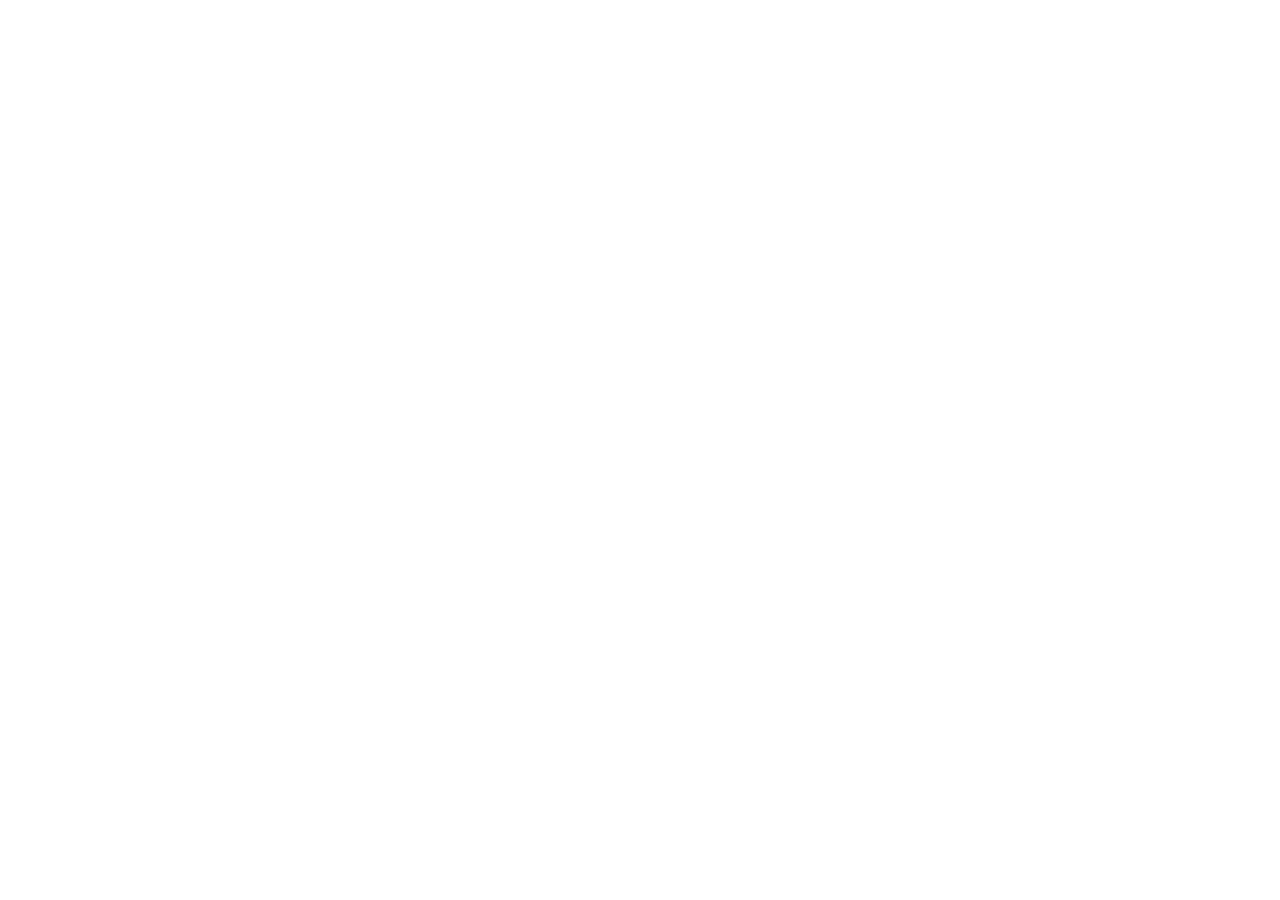
==== index.html @ 19d4cc26 "Init : création du dépôt, arborescence des fichiers et structures HTML de base" ====
<!DOCTYPE html>
<html lang="fr">
<head>
 <meta charset="UTF-8">
 <meta name="viewport" content="width=device-width, initial-scale=1.0">
 <title>AfriTalent — Accueil</title>
 <!-- Bootstrap 5 via CDN : feuille de style -->
 <link
href="https://cdn.jsdelivr.net/npm/bootstrap@5.3.0/dist/css/bootstrap.min.css"
rel="stylesheet">
 <!-- Votre feuille de style personnelle -->
 <link rel="stylesheet" href="css/style.css">
</head>
<body>
 <!-- Le contenu de la page sera ajoute ici -->
 <!-- Bootstrap 5 via CDN : script JavaScript -->
 <script
src="https://cdn.jsdelivr.net/npm/bootstrap@5.3.0/dist/js/bootstrap.bundle.min.js"
></script>
 <!-- Votre script JavaScript -->
 <script src="js/main.js"></script>
 </body>
</html>
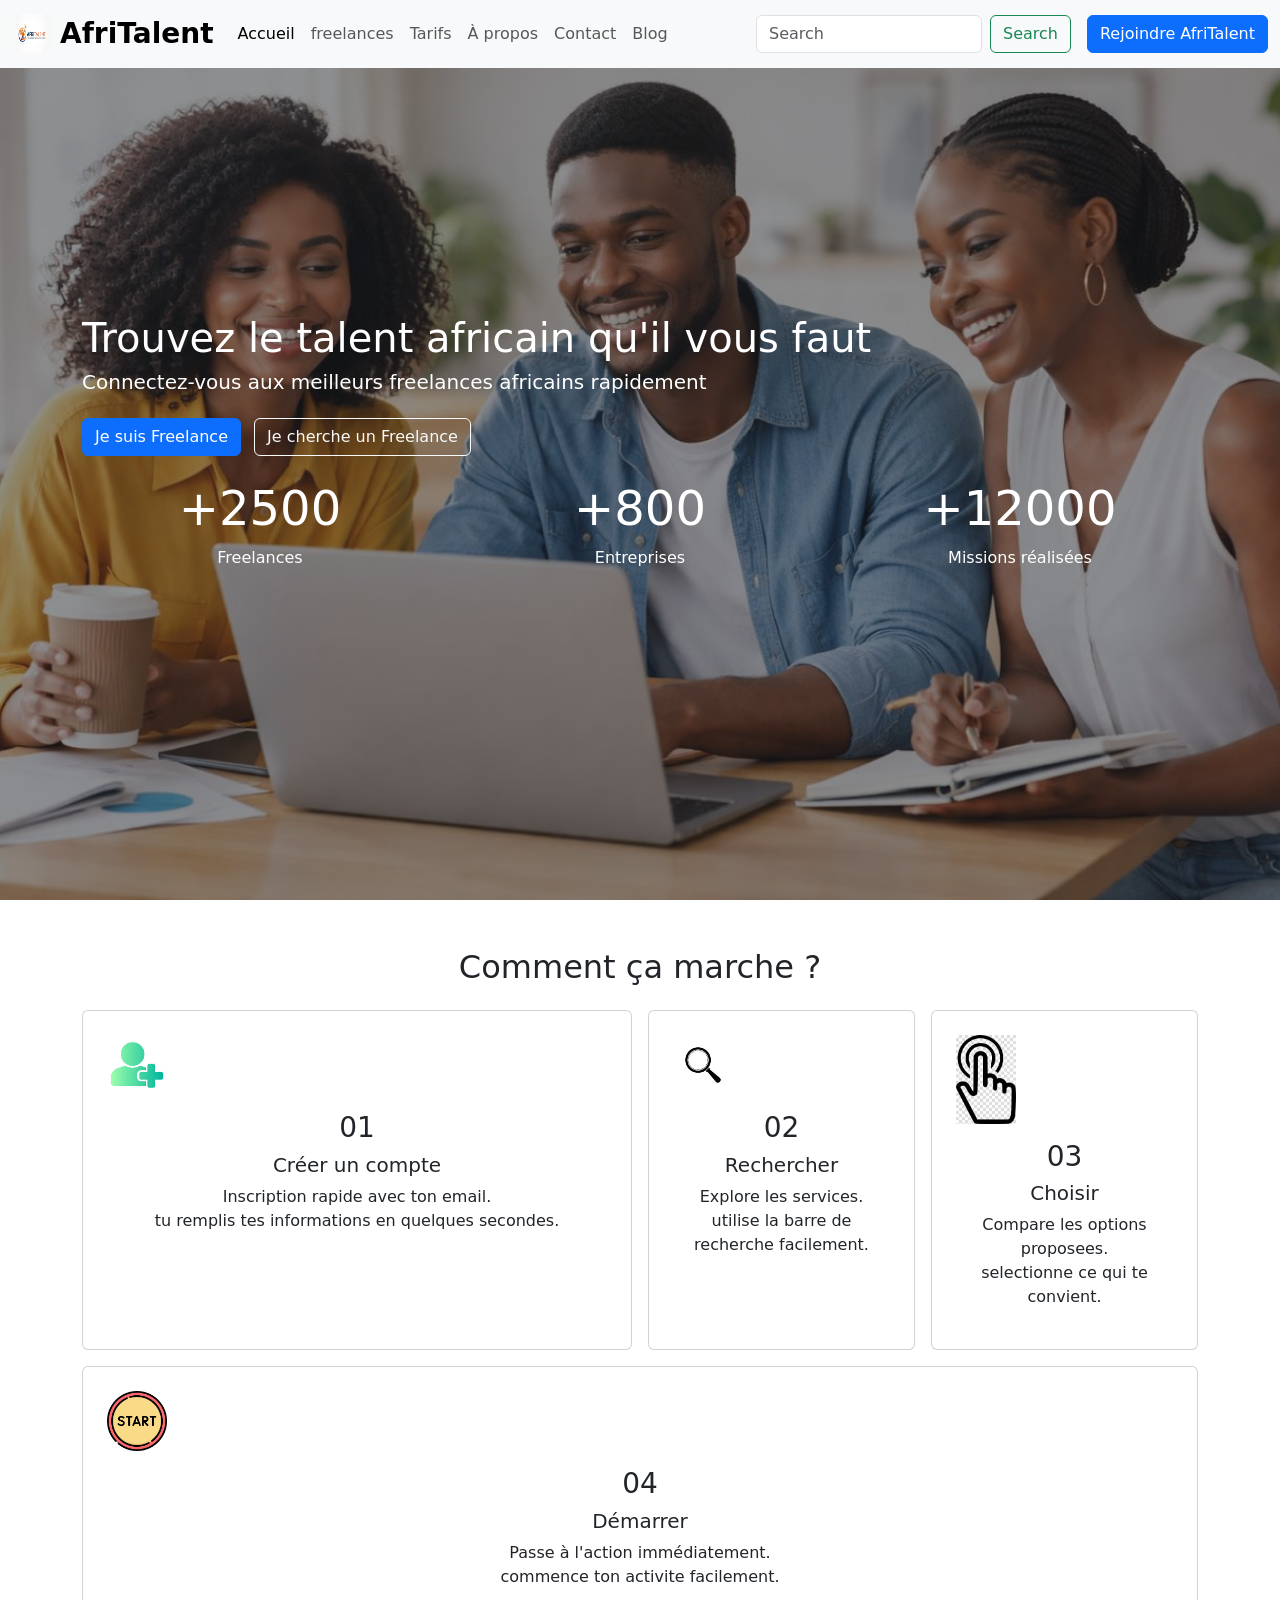
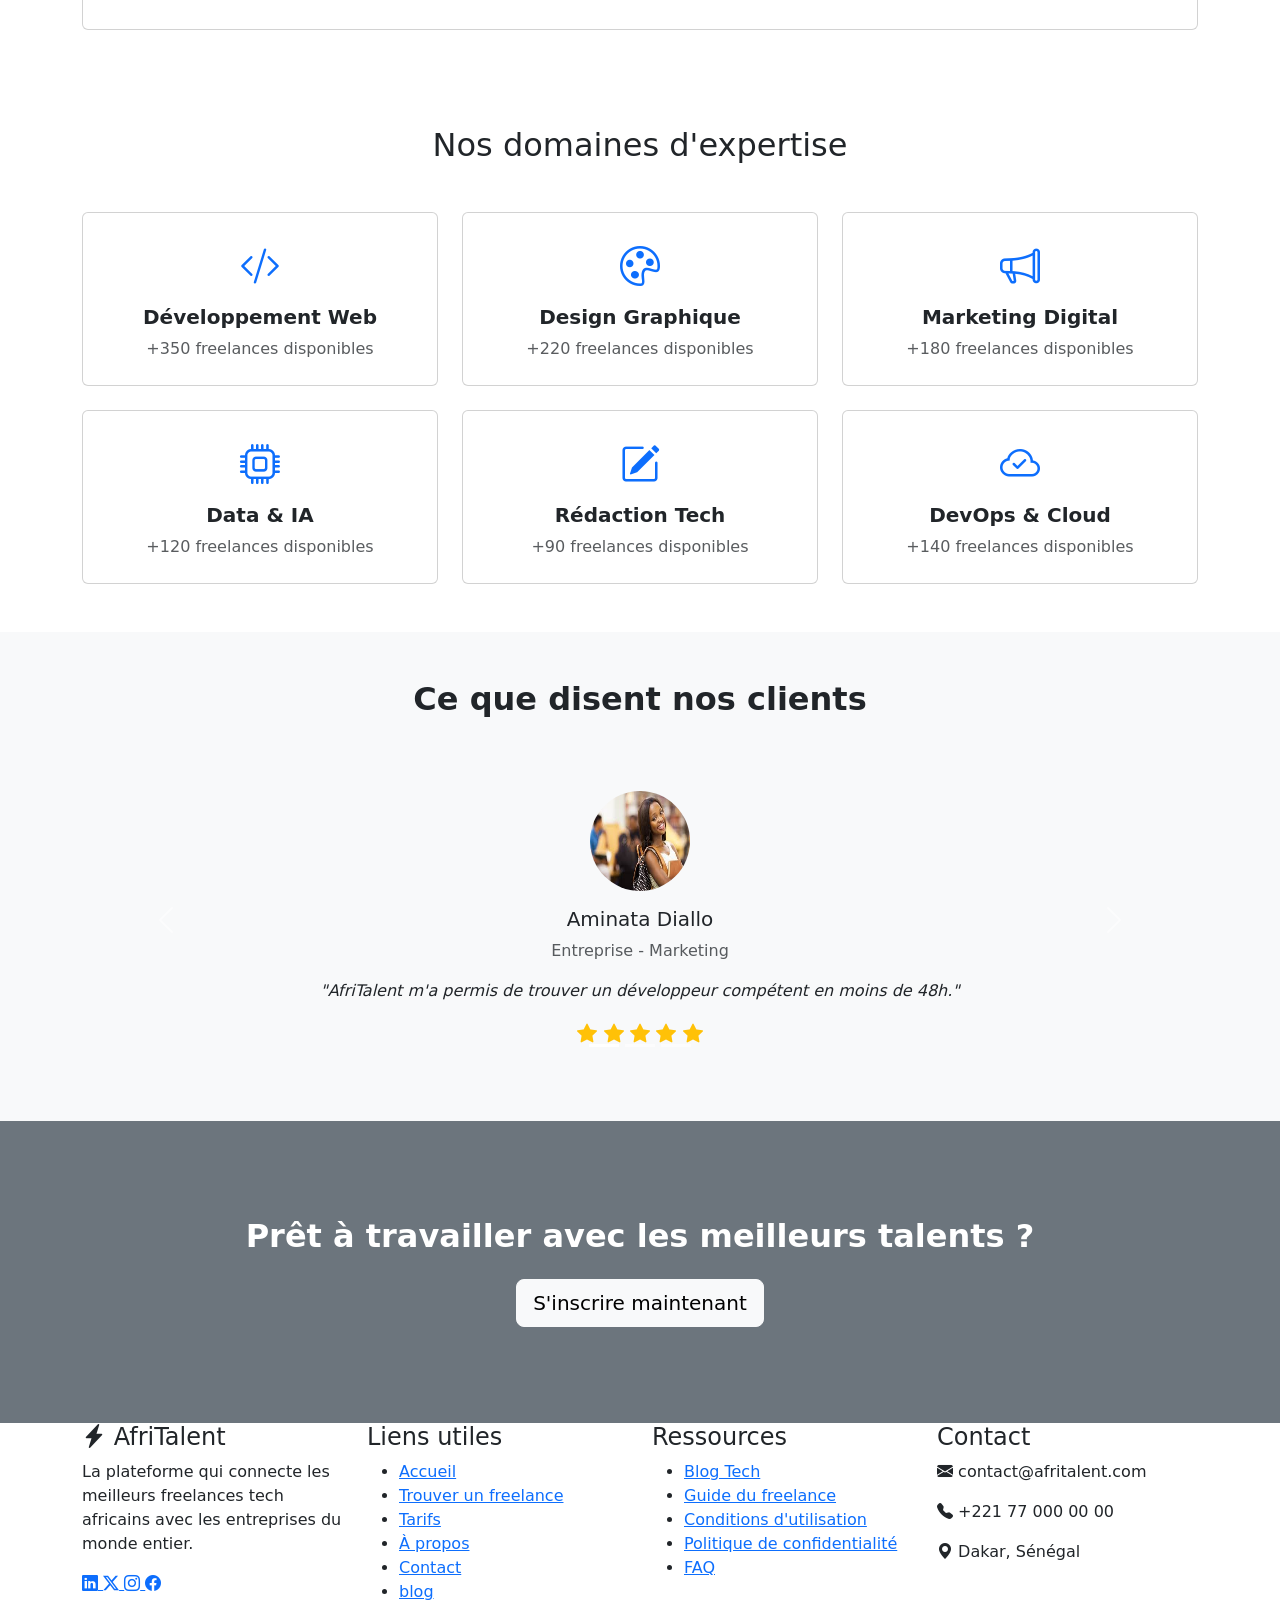
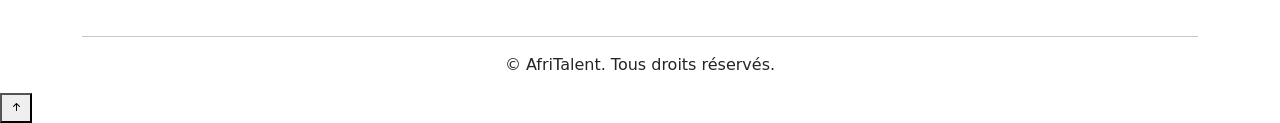
==== commit 4710027e: "HTML : structure complète des 6 pages avec sections et contenu texte" ====
--- a/index.html
+++ b/index.html
@@ -10,14 +10,427 @@
 rel="stylesheet">
  <!-- Votre feuille de style personnelle -->
  <link rel="stylesheet" href="css/style.css">
+ <link rel="stylesheet" href="https://cdn.jsdelivr.net/npm/bootstrap-icons@1.11.3/font/bootstrap-icons.min.css">
 </head>
 <body>
  <!-- Le contenu de la page sera ajoute ici -->
+<nav class="navbar navbar-expand-lg bg-body-tertiary fixed-top">
+  <div class="container-fluid">
+
+    <a class="navbar-brand d-flex align-items-center fw-bold fs-3" href="index.html">
+      <img src="images/logo1.png" alt="AfriTalent" width="40" height="40" class="me-2">
+      AfriTalent
+       </a>
+ <button class="navbar-toggler" type="button" data-bs-toggle="collapse" data-bs-target="#navbarSupportedContent" aria-controls="navbarSupportedContent" aria-expanded="false" aria-label="Toggle navigation">
+      <span class="navbar-toggler-icon"></span>
+    </button>
+    <div class="collapse navbar-collapse" id="navbarSupportedContent">
+      <ul class="navbar-nav me-auto mb-2 mb-lg-0">
+        <li class="nav-item">
+          <a class="nav-link active" aria-current="page" href="index.html">Accueil</a>
+        </li>
+        <li class="nav-item">
+          <a class="nav-link" href="freelances.html">freelances</a>
+        </li>
+
+        <li class="nav-item">
+          <a class="nav-link" href="tarifs.html">Tarifs</a>
+        </li>
+
+        <li class="nav-item">
+          <a class="nav-link" href="about.html">À propos</a>
+        </li>
+
+        <li class="nav-item">
+          <a class="nav-link" href="contact.html">Contact</a>
+        </li>
+
+        <li class="nav-item">
+          <a class="nav-link" href="blog.html">Blog</a>
+        </li>
+
+      </ul>
+
+      <form class="d-flex" role="search">
+        <input class="form-control me-2" type="search" placeholder="Search" aria-label="Search"/>
+        <button class="btn btn-outline-success" type="submit">Search</button>
+      </form>
+      <a href="contact.html" class="btn btn-primary ms-3">
+        Rejoindre AfriTalent
+      </a>
+
+    </div>
+  </div>
+</nav>
+<section class="position-relative text-white vh-100 overflow-hidden">
+
+
+  <img src="images/acceuil.jpg"
+       class="position-absolute top-0 start-0 w-100 h-100 object-fit-cover"
+       alt="Accueil">
+
+
+  <div class="position-absolute top-0 start-0 w-100 h-100 bg-dark bg-opacity-50"></div>
+
+  
+  <div class="container h-100 d-flex flex-column justify-content-center position-relative">
+
+    <h1>Trouvez le talent africain qu'il vous faut</h1>
+
+<h2 class="fs-5">
+  Connectez-vous aux meilleurs freelances africains rapidement
+</h2>
+
+<div class="mt-3">
+  <a href="freelances.html" class="btn btn-primary me-2">Je suis Freelance</a>
+  <a href="freelances.html" class="btn btn-outline-light">Je cherche un Freelance</a>
+  </div>
+
+  <!--statist-->
+ <div class="row text-white text-center mt-4">
+
+      <div class="col-md-4">
+
+        <h1 class="display-5">+2500</h1>
+
+        <p>Freelances</p>
+      </div>
+    
+      <div class="col-md-4">
+     <h1 class="display-5">+800</h1>
+     <p>Entreprises</p>
+       </div>
+
+      <div class="col-md-4">
+        
+        <h1 class="display-5">+12000</h1>
+        <p>Missions réalisées</p>
+    </div>
+    </div>
+    </div>
+</section>
+<!--comment ca marche-->
+<section class="py-5">
+  <div class="container">
+    <h2 class="text-center mb-4">Comment ça marche ? </h2>
+
+    <div class="row g-3">
+
+      <div class="col-md-6">
+        <div class="card p-4 text-center h-100">
+          <img src="images/marche1.jpg" class="mb-3" width="60" alt="creer un compte">
+          <h3>01</h3>
+          <h5>Créer un compte</h5>
+          <p>
+            Inscription rapide avec ton email.<br>
+            tu remplis tes informations en quelques secondes.
+          </p>
+        </div>
+      </div>
+
+      <div class="col-md-6 col-lg-3">
+        <div class="card p-4 text-center h-100">
+          <img src="images/marche2.jpg" class="mb-3" width="60" alt="Rechercher">
+          <h3>02</h3>
+          <h5>Rechercher</h5>
+          <p>
+            Explore les services.<br>
+            utilise la barre de recherche facilement.
+          </p>
+        </div>
+      </div>
+
+      <div class="col-md-6 col-lg-3">
+        <div class="card p-4 text-center h-100">
+          <img src="images/marche3.jpg" class="mb-3" width="60" alt="choisir">
+          <h3>03</h3>
+          <h5>Choisir</h5>
+          <p>
+            Compare les options proposees.<br>
+            selectionne ce qui te convient.
+          </p>
+        </div>
+      </div>
+
+      <div class="col-md-12">
+        <div class="card p-4 text-center">
+          <img src="images/marche4.jpg" class="mb-3" width="60" alt="Demarrer">
+          <h3>04</h3>
+          <h5>Démarrer</h5>
+          <p>
+            Passe à l'action immédiatement.<br>
+            commence ton activite facilement.
+          </p>
+        </div>
+      </div>
+
+    </div>
+  </div>
+</section>
+
+ <!-- Section Services -->
+ <section id="services">
+  <div class="container py-5">
+
+    <h2 class="text-center mb-5">Nos domaines d'expertise</h2>
+
+    <div class="row g-4">
+
+      <!-- Développement Web -->
+      <div class="col-md-4">
+        <div class="card text-center p-4 h-100">
+          <i class="bi bi-code-slash fs-1 text-primary"></i>
+          <h5 class="fw-bold mt-2">Développement Web</h5>
+          <span class="text-muted">+350 freelances disponibles</span>
+        </div>
+      </div>
+
+      <!-- Design Graphique -->
+      <div class="col-md-4">
+        <div class="card text-center p-4 h-100">
+          <i class="bi bi-palette fs-1 text-primary"></i>
+          <h5 class="fw-bold mt-2">Design Graphique</h5>
+          <span class="text-muted">+220 freelances disponibles</span>
+        </div>
+      </div>
+
+      <!-- Marketing Digital -->
+      <div class="col-md-4">
+        <div class="card text-center p-4 h-100">
+          <i class="bi bi-megaphone fs-1 text-primary"></i>
+          <h5 class="fw-bold mt-2">Marketing Digital</h5>
+          <span class="text-muted">+180 freelances disponibles</span>
+        </div>
+      </div>
+
+      <!-- Data & IA -->
+      <div class="col-md-4">
+        <div class="card text-center p-4 h-100">
+          <i class="bi bi-cpu fs-1 text-primary"></i>
+          <h5 class="fw-bold mt-2">Data & IA</h5>
+          <span class="text-muted">+120 freelances disponibles</span>
+        </div>
+      </div>
+
+      <!-- Rédaction Tech -->
+      <div class="col-md-4">
+        <div class="card text-center p-4 h-100">
+          <i class="bi bi-pencil-square fs-1 text-primary"></i>
+          <h5 class="fw-bold mt-2">Rédaction Tech</h5>
+          <span class="text-muted">+90 freelances disponibles</span>
+        </div>
+      </div>
+
+      <!-- DevOps & Cloud -->
+      <div class="col-md-4">
+        <div class="card text-center p-4 h-100">
+          <i class="bi bi-cloud-check fs-1 text-primary"></i>
+          <h5 class="fw-bold mt-2">DevOps & Cloud</h5>
+          <span class="text-muted">+140 freelances disponibles</span>
+        </div>
+      </div>
+
+    </div>
+  </div>
+</section>
+ <!-- TÉMOIGNAGES  -->
+<section id="temoignages" class="py-5 bg-light">
+  <div class="container">
+
+    <h2 class="text-center mb-5 fw-bold">Ce que disent nos clients</h2>
+
+    <div id="carouselTemoignages" class="carousel slide" data-bs-ride="carousel">
+
+      <div class="carousel-indicators">
+        <button type="button" data-bs-target="#carouselTemoignages" data-bs-slide-to="0" class="active"></button>
+        <button type="button" data-bs-target="#carouselTemoignages" data-bs-slide-to="1"></button>
+        <button type="button" data-bs-target="#carouselTemoignages" data-bs-slide-to="2"></button>
+      </div>
+
+      <!-- carousel bootstrap -->
+      <div class="carousel-inner text-center">
+
+        <div class="carousel-item active">
+          <div class="p-4">
+
+            <img src="images/temoin1.jpg"
+                 class="rounded-circle mb-3"
+                 width="100" height="100"
+                 alt="Aminata Diallo">
+
+            <h5>Aminata Diallo</h5>
+            <p class="text-muted">Entreprise - Marketing</p>
+
+            <p class="fst-italic">
+              "AfriTalent m'a permis de trouver un développeur compétent en moins de 48h."
+            </p>
+
+            <div class="text-warning fs-5">
+              <i class="bi bi-star-fill"></i>
+              <i class="bi bi-star-fill"></i>
+              <i class="bi bi-star-fill"></i>
+              <i class="bi bi-star-fill"></i>
+              <i class="bi bi-star-fill"></i>
+            </div>
+
+          </div>
+        </div>
+
+        <div class="carousel-item">
+          <div class="p-4">
+
+            <img src="images/temoin2.jpg"
+                 class="rounded-circle mb-3"
+                 width="100" height="100"
+                 alt="Moussa Ndiaye">
+
+            <h5>Moussa Ndiaye</h5>
+            <p class="text-muted">Freelance - Designer</p>
+
+            <p class="fst-italic">
+              "Une plateforme simple et efficace pour trouver des clients."
+            </p>
+
+            <div class="text-warning fs-5">
+              <i class="bi bi-star-fill"></i>
+              <i class="bi bi-star-fill"></i>
+              <i class="bi bi-star-fill"></i>
+              <i class="bi bi-star-fill"></i>
+              <i class="bi bi-star"></i>
+            </div>
+
+          </div>
+        </div>
+
+        <div class="carousel-item">
+          <div class="p-4">
+
+            <img src="images/temoin3.jpg"
+                 class="rounded-circle mb-3"
+                 width="100" height="100"
+                 alt="Fatou Sow">
+
+            <h5>Fatou Sow</h5>
+            <p class="text-muted">Entreprise - Chef de projet</p>
+
+            <p class="fst-italic">
+              "Les freelances sont très professionnels. Je recommande AfriTalent."
+            </p>
+
+            <div class="text-warning fs-5">
+              <i class="bi bi-star-fill"></i>
+              <i class="bi bi-star-fill"></i>
+              <i class="bi bi-star-fill"></i>
+              <i class="bi bi-star-fill"></i>
+              <i class="bi bi-star-fill"></i>
+            </div>
+
+          </div>
+        </div>
+
+      </div>
+
+      <button class="carousel-control-prev" type="button" data-bs-target="#carouselTemoignages" data-bs-slide="prev">
+        <span class="carousel-control-prev-icon"></span>
+      </button>
+
+      <button class="carousel-control-next" type="button" data-bs-target="#carouselTemoignages" data-bs-slide="next">
+        <span class="carousel-control-next-icon"></span>
+      </button>
+
+    </div>
+
+  </div>
+</section>
+<!-- CTA -->
+<section class="py-5 text-white text-center bg-secondary">
+  <div class="container py-5">
+    <h2 class="fw-bold">Prêt à travailler avec les meilleurs talents ?</h2>
+    <a href="contact.html" class="btn btn-light btn-lg mt-3">
+      S'inscrire maintenant
+    </a>
+  </div>
+</section>
+ <!-- Pied de page -->
+  <footer class="site-footer" role="contentinfo">
+    <div class="container">
+      <div class="row g-4">
+
+        <!-- Colonne 1 : À propos -->
+        <div class="col-12 col-md-6 col-lg-3">
+          <h4 class="footer-title"><i class="bi bi-lightning-charge-fill"></i> AfriTalent</h4>
+          <p class="footer-text">La plateforme qui connecte les meilleurs freelances tech africains avec les entreprises du monde entier.</p>
+          <div class="social-icons">
+         <a href="https://www.linkedin.com" target="_blank">
+           <i class="bi bi-linkedin"></i>
+         </a>
+         <a href="https://twitter.com" target="_blank">
+           <i class="bi bi-twitter-x"></i>
+        </a>
+        <a href="https://www.instagram.com" target="_blank">
+          <i class="bi bi-instagram"></i>
+        </a>
+        <a href="https://www.facebook.com" target="_blank">
+          <i class="bi bi-facebook"></i>
+        </a>
+       </div>
+        </div>
+
+        <!-- Colonne 2 : Liens utiles -->
+        <div class="col-6 col-md-3 col-lg-3">
+          <h4 class="footer-title">Liens utiles</h4>
+          <ul class="footer-links">
+            <li><a href="index.html">Accueil</a></li>
+            <li><a href="freelances.html">Trouver un freelance</a></li>
+            <li><a href="tarifs.html">Tarifs</a></li>
+            <li><a href="about.html">À propos</a></li>
+            <li><a href="contact.html">Contact</a></li>
+            <li><a href="blog.html">blog</a></li>
+          </ul>
+        </div>
+
+        <!-- Colonne 3 : Ressources -->
+        <div class="col-6 col-md-3 col-lg-3">
+          <h4 class="footer-title">Ressources</h4>
+          <ul class="footer-links">
+            <li><a href="#">Blog Tech</a></li>
+            <li><a href="#">Guide du freelance</a></li>
+            <li><a href="#">Conditions d'utilisation</a></li>
+            <li><a href="#">Politique de confidentialité</a></li>
+            <li><a href="#">FAQ</a></li>
+          </ul>
+        </div>
+
+        <!-- Colonne 4 : Contact -->
+        <div class="col-12 col-md-6 col-lg-3">
+          <h4 class="footer-title">Contact</h4>
+          <address class="footer-text" style="font-style: normal;">
+            <p><i class="bi bi-envelope-fill"></i> contact@afritalent.com</p>
+            <p><i class="bi bi-telephone-fill"></i> +221 77 000 00 00</p>
+            <p><i class="bi bi-geo-alt-fill"></i> Dakar, Sénégal</p>
+          </address>
+        </div>
+
+      </div>
+
+      <!-- Copyright dynamique (année via JavaScript) -->
+      <hr class="footer-hr" />
+      <p class="footer-copy text-center">
+        &copy; <span id="currentYear"></span> AfriTalent. Tous droits réservés.
+      </p>
+
+    </div>
+  </footer>
+
+  <!-- Bouton retour en haut -->
+  <button id="backToTop" aria-label="Retourner en haut de la page" title="Haut de page">
+    <i class="bi bi-arrow-up-short"></i>
+  </button>
  <!-- Bootstrap 5 via CDN : script JavaScript -->
  <script
 src="https://cdn.jsdelivr.net/npm/bootstrap@5.3.0/dist/js/bootstrap.bundle.min.js"
 ></script>
  <!-- Votre script JavaScript -->
- <script src="js/main.js"></script>
+ <script src="js/man.js"></script>
  </body>
 </html>
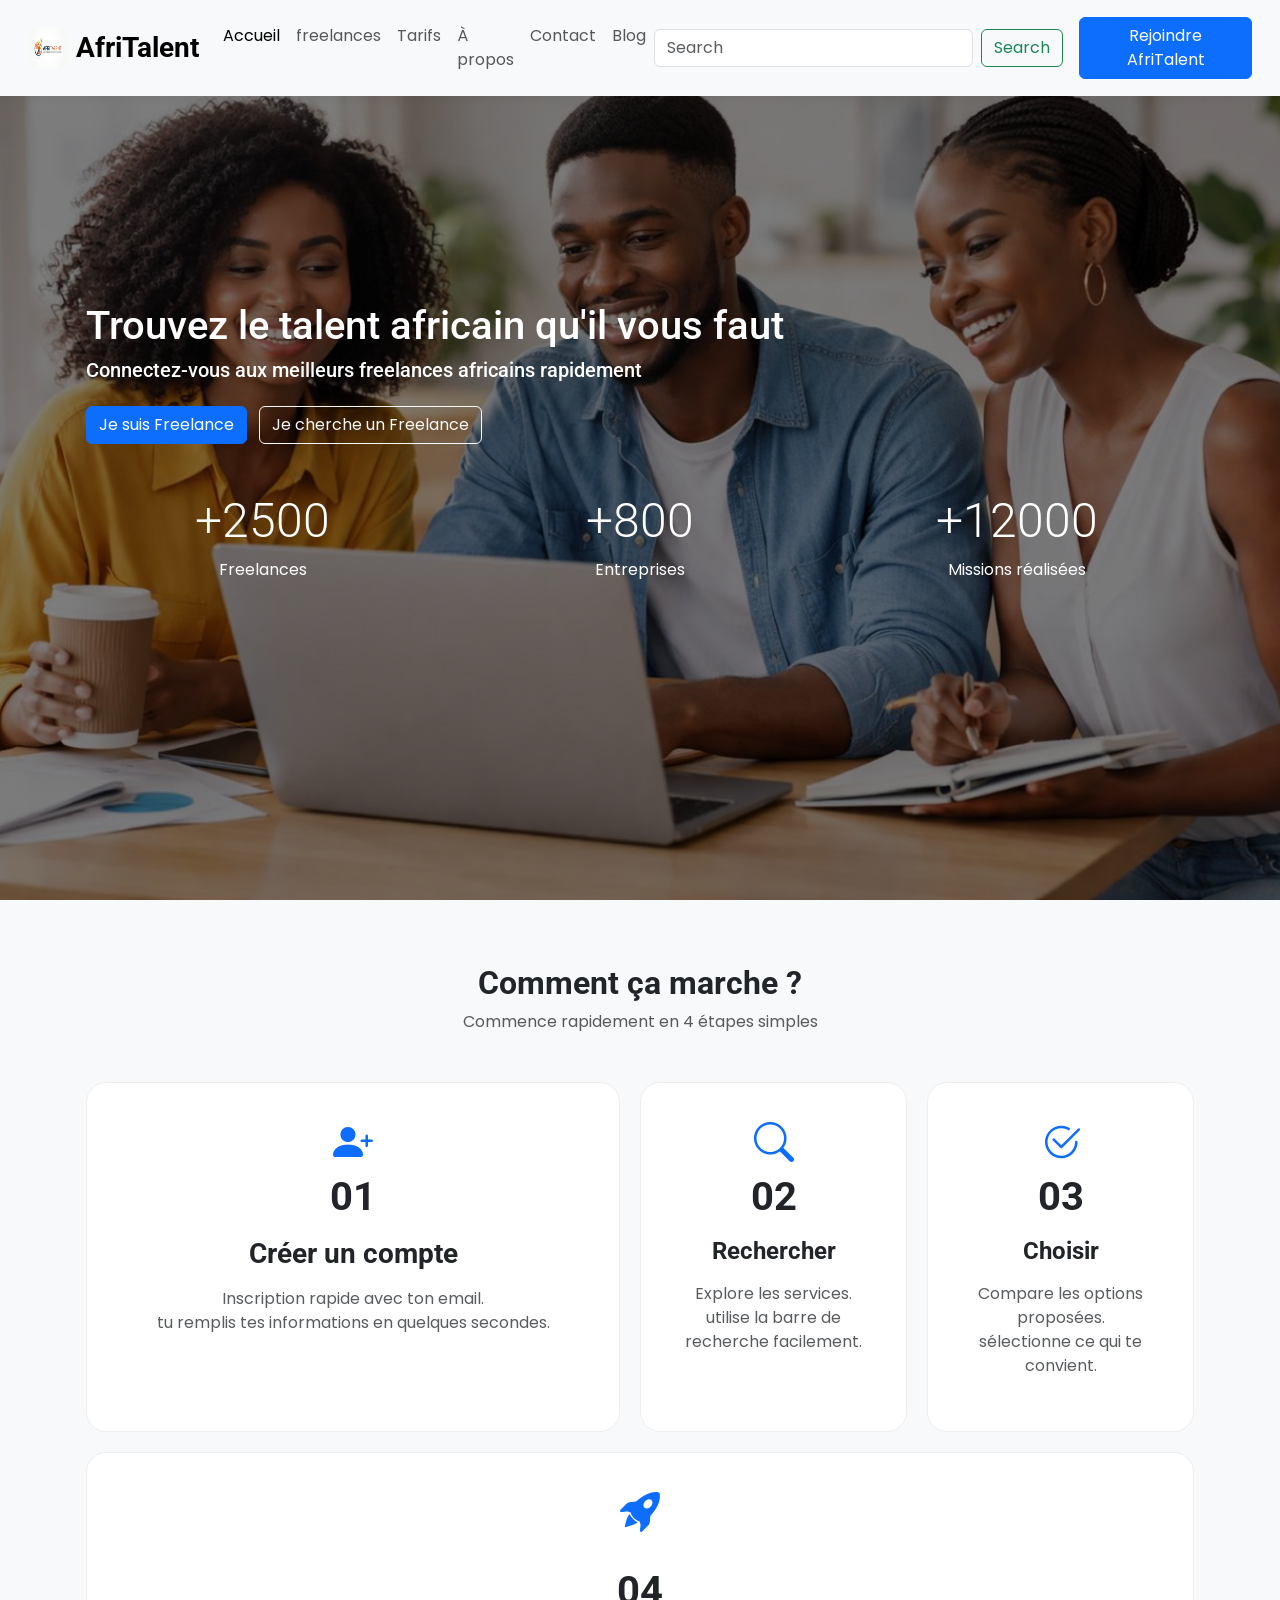
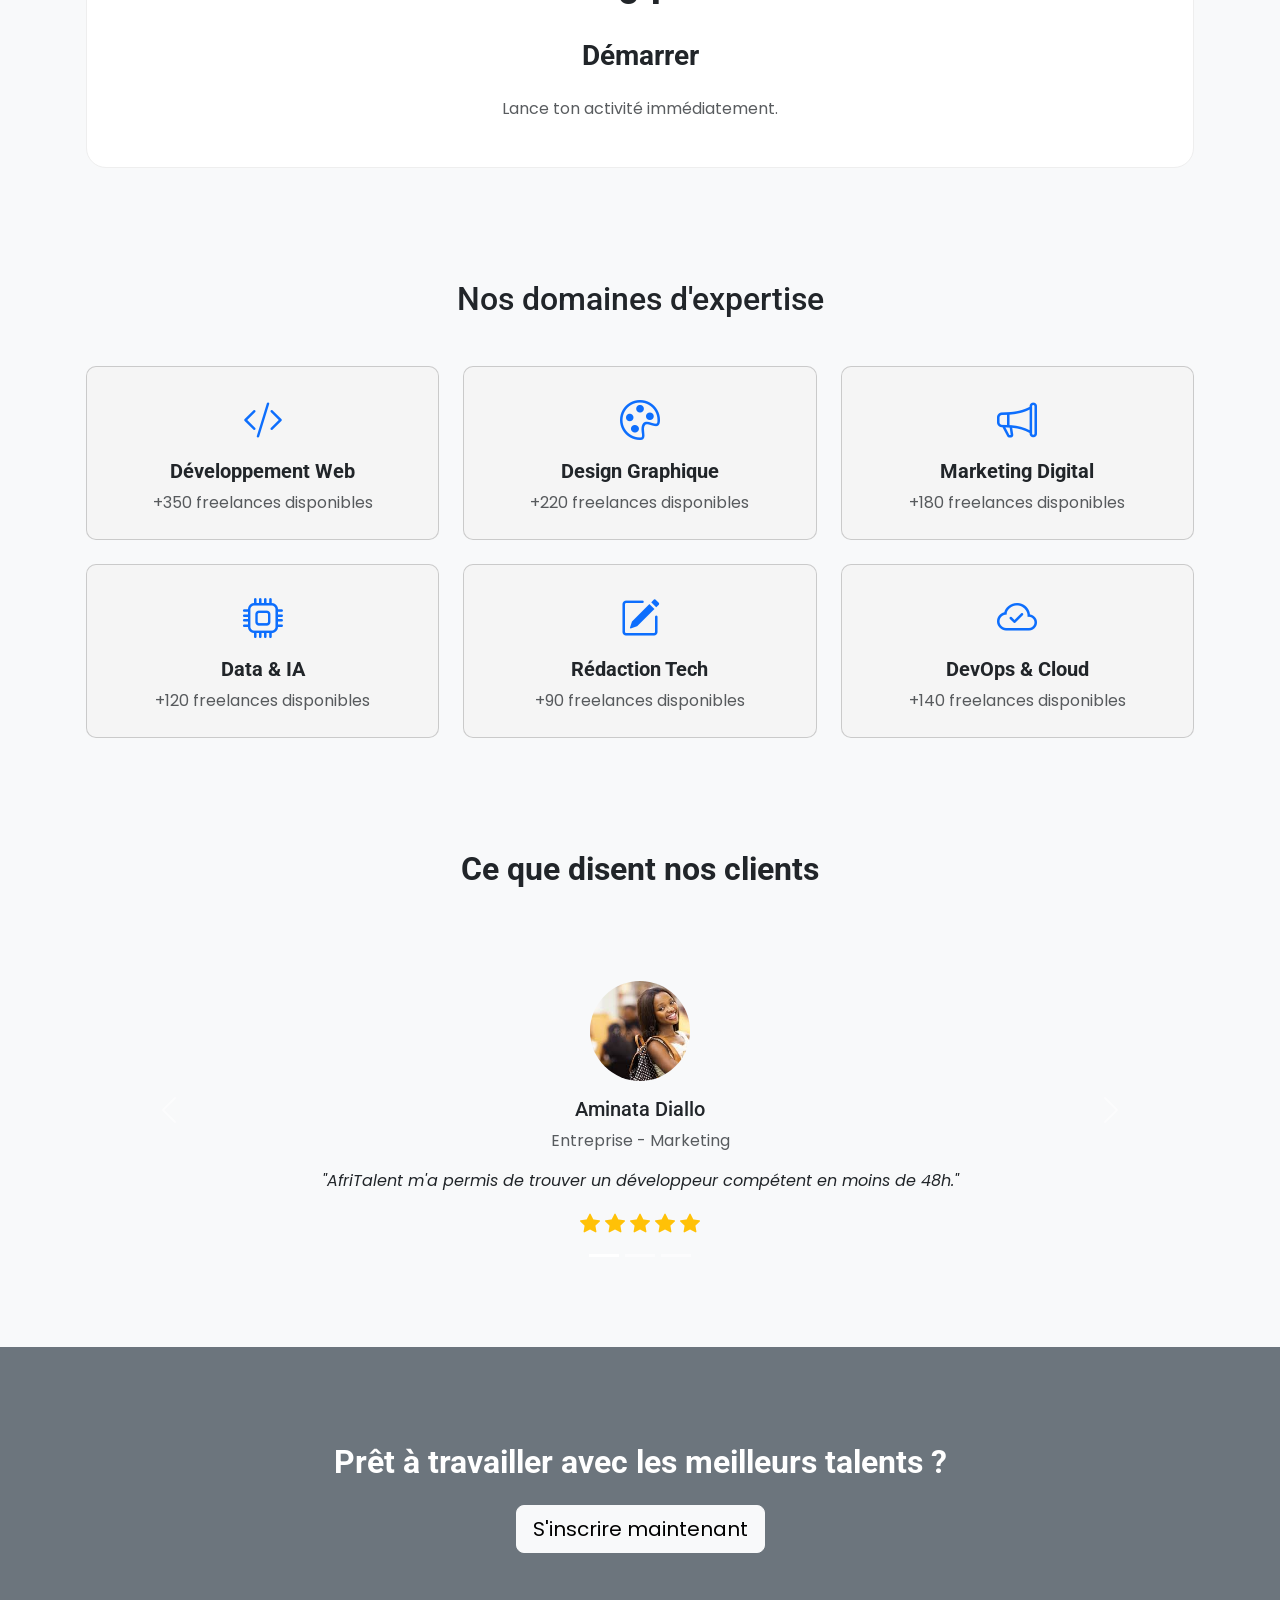
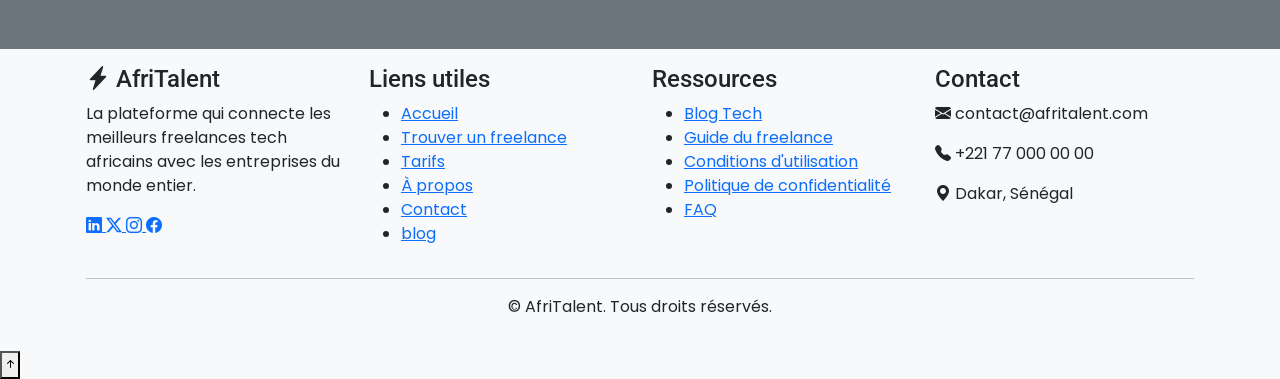
==== commit 7552065e: "Commit 4 : CSS Bento Grid, sections hero et catégories, effets hover" ====
--- a/index.html
+++ b/index.html
@@ -62,32 +62,31 @@
     </div>
   </div>
 </nav>
-<section class="position-relative text-white vh-100 overflow-hidden">
-
+<section class="hero position-relative text-white vh-100 overflow-hidden">
 
   <img src="images/acceuil.jpg"
        class="position-absolute top-0 start-0 w-100 h-100 object-fit-cover"
        alt="Accueil">
 
-
-  <div class="position-absolute top-0 start-0 w-100 h-100 bg-dark bg-opacity-50"></div>
-
-  
-  <div class="container h-100 d-flex flex-column justify-content-center position-relative">
-
+       
+  <div class="hero-overlay"></div>
+
+  <div class="container h-100 d-flex flex-column justify-content-center text-start position-relative">
+
+    <!-- TEXTE + BOUTONS -->
     <h1>Trouvez le talent africain qu'il vous faut</h1>
 
-<h2 class="fs-5">
-  Connectez-vous aux meilleurs freelances africains rapidement
-</h2>
-
-<div class="mt-3">
-  <a href="freelances.html" class="btn btn-primary me-2">Je suis Freelance</a>
-  <a href="freelances.html" class="btn btn-outline-light">Je cherche un Freelance</a>
-  </div>
-
-  <!--statist-->
- <div class="row text-white text-center mt-4">
+    <h2 class="fs-5">
+      Connectez-vous aux meilleurs freelances africains rapidement
+    </h2>
+
+    <div class="mt-3">
+      <a href="freelances.html" class="btn btn-primary me-2">Je suis Freelance</a>
+      <a href="freelances.html" class="btn btn-outline-light">Je cherche un Freelance</a>
+    </div>
+
+    <!-- CHIFFRES -->
+    <div class="row text-white text-center mt-5">
 
       <div class="col-md-4">
 
@@ -95,77 +94,130 @@
 
         <p>Freelances</p>
       </div>
-    
-      <div class="col-md-4">
-     <h1 class="display-5">+800</h1>
-     <p>Entreprises</p>
-       </div>
-
-      <div class="col-md-4">
-        
+
+      <div class="col-md-4">
+        <h1 class="display-5">+800</h1>
+        <p>Entreprises</p>
+      </div>
+
+      <div class="col-md-4">
+
         <h1 class="display-5">+12000</h1>
         <p>Missions réalisées</p>
-    </div>
-    </div>
-    </div>
+      </div>
+
+    </div>
+
+  </div>
+
 </section>
 <!--comment ca marche-->
-<section class="py-5">
+<section class="how-section py-5">
+
   <div class="container">
-    <h2 class="text-center mb-4">Comment ça marche ? </h2>
-
-    <div class="row g-3">
-
-      <div class="col-md-6">
-        <div class="card p-4 text-center h-100">
-          <img src="images/marche1.jpg" class="mb-3" width="60" alt="creer un compte">
-          <h3>01</h3>
-          <h5>Créer un compte</h5>
-          <p>
-            Inscription rapide avec ton email.<br>
-            tu remplis tes informations en quelques secondes.
-          </p>
-        </div>
-      </div>
-
-      <div class="col-md-6 col-lg-3">
-        <div class="card p-4 text-center h-100">
-          <img src="images/marche2.jpg" class="mb-3" width="60" alt="Rechercher">
-          <h3>02</h3>
-          <h5>Rechercher</h5>
-          <p>
-            Explore les services.<br>
-            utilise la barre de recherche facilement.
-          </p>
-        </div>
-      </div>
-
-      <div class="col-md-6 col-lg-3">
-        <div class="card p-4 text-center h-100">
-          <img src="images/marche3.jpg" class="mb-3" width="60" alt="choisir">
-          <h3>03</h3>
-          <h5>Choisir</h5>
-          <p>
-            Compare les options proposees.<br>
-            selectionne ce qui te convient.
-          </p>
-        </div>
-      </div>
-
-      <div class="col-md-12">
-        <div class="card p-4 text-center">
-          <img src="images/marche4.jpg" class="mb-3" width="60" alt="Demarrer">
-          <h3>04</h3>
-          <h5>Démarrer</h5>
-          <p>
-            Passe à l'action immédiatement.<br>
-            commence ton activite facilement.
-          </p>
-        </div>
-      </div>
-
-    </div>
-  </div>
+
+    <!-- Titre -->
+    <div class="text-center mb-5">
+
+      <h2 class="fw-bold">
+        Comment ça marche ?
+      </h2>
+
+      <p class="text-muted">
+        Commence rapidement en 4 étapes simples
+      </p>
+
+    </div>
+
+    <!-- Bento Grid -->
+    <div class="bento-grid">
+
+      <!-- CARD 1 -->
+      <div class="bento-card card-1">
+
+        <i class="bi bi-person-plus-fill fs-1 mb-4 text-primary"></i>
+
+        <h1 class="fw-bold">
+          01
+        </h1>
+
+        <h3 class="fw-bold mt-3">
+          Créer un compte
+        </h3>
+
+        <p class="text-muted mt-3">
+          Inscription rapide avec ton email.
+          <br>
+          tu remplis tes informations en quelques secondes.
+        </p>
+
+      </div>
+
+      <!-- CARD 2 -->
+      <div class="bento-card card-2">
+
+        <i class="bi bi-search fs-1 mb-4 text-primary"></i>
+
+        <h1 class="fw-bold">
+          02
+        </h1>
+
+        <h4 class="fw-bold mt-3">
+          Rechercher
+        </h4>
+
+        <p class="text-muted mt-3">
+          Explore les services.
+          <br>
+          utilise la barre de recherche facilement.
+        </p>
+
+      </div>
+
+      <!-- CARD 3 -->
+      <div class="bento-card card-3">
+
+        <i class="bi bi-check2-circle fs-1 mb-4 text-primary"></i>
+
+        <h1 class="fw-bold">
+          03
+        </h1>
+
+        <h4 class="fw-bold mt-3">
+          Choisir
+        </h4>
+
+        <p class="text-muted mt-3">
+          Compare les options proposées.
+          <br>
+          sélectionne ce qui te convient.
+        </p>
+
+      </div>
+
+      <!-- CARD 4 -->
+      <div class="bento-card card-4">
+
+        <i class="bi bi-rocket-takeoff-fill fs-1 mb-4 text-primary"></i>
+
+        <h1 class="fw-bold">
+          04
+        </h1>
+
+        <h3 class="fw-bold mt-3">
+          Démarrer
+        </h3>
+
+        <p class="text-muted mt-3">
+          Lance ton activité immédiatement.
+        </p>
+
+      </div>
+
+    </div>
+
+  </div>
+
 </section>
 
  <!-- Section Services -->
@@ -178,7 +230,7 @@
 
       <!-- Développement Web -->
       <div class="col-md-4">
-        <div class="card text-center p-4 h-100">
+        <div class="card service-card text-center p-4 h-100">
           <i class="bi bi-code-slash fs-1 text-primary"></i>
           <h5 class="fw-bold mt-2">Développement Web</h5>
           <span class="text-muted">+350 freelances disponibles</span>
@@ -187,7 +239,7 @@
 
       <!-- Design Graphique -->
       <div class="col-md-4">
-        <div class="card text-center p-4 h-100">
+        <div class="card service-card text-center p-4 h-100">
           <i class="bi bi-palette fs-1 text-primary"></i>
           <h5 class="fw-bold mt-2">Design Graphique</h5>
           <span class="text-muted">+220 freelances disponibles</span>
@@ -196,7 +248,7 @@
 
       <!-- Marketing Digital -->
       <div class="col-md-4">
-        <div class="card text-center p-4 h-100">
+        <div class="card service-card text-center p-4 h-100">
           <i class="bi bi-megaphone fs-1 text-primary"></i>
           <h5 class="fw-bold mt-2">Marketing Digital</h5>
           <span class="text-muted">+180 freelances disponibles</span>
@@ -205,7 +257,7 @@
 
       <!-- Data & IA -->
       <div class="col-md-4">
-        <div class="card text-center p-4 h-100">
+        <div class="card service-card text-center p-4 h-100">
           <i class="bi bi-cpu fs-1 text-primary"></i>
           <h5 class="fw-bold mt-2">Data & IA</h5>
           <span class="text-muted">+120 freelances disponibles</span>
@@ -214,7 +266,7 @@
 
       <!-- Rédaction Tech -->
       <div class="col-md-4">
-        <div class="card text-center p-4 h-100">
+        <div class="card service-card text-center p-4 h-100">
           <i class="bi bi-pencil-square fs-1 text-primary"></i>
           <h5 class="fw-bold mt-2">Rédaction Tech</h5>
           <span class="text-muted">+90 freelances disponibles</span>
@@ -223,7 +275,7 @@
 
       <!-- DevOps & Cloud -->
       <div class="col-md-4">
-        <div class="card text-center p-4 h-100">
+        <div class="card service-card text-center p-4 h-100">
           <i class="bi bi-cloud-check fs-1 text-primary"></i>
           <h5 class="fw-bold mt-2">DevOps & Cloud</h5>
           <span class="text-muted">+140 freelances disponibles</span>
@@ -351,7 +403,7 @@
     </a>
   </div>
 </section>
- <!-- Pied de page -->
+ <!-- footer -->
   <footer class="site-footer" role="contentinfo">
     <div class="container">
       <div class="row g-4">
--- a/css/style.css
+++ b/css/style.css
@@ -0,0 +1,167 @@
+/*  commit 3 */
+/* google fonts*/
+@import url('https://fonts.googleapis.com/css2?family=Poppins:wght@400;600&family=Roboto:wght@400;700&display=swap');
+
+
+/* RESET CSS */
+* {
+  margin: 0;
+  padding: 0;
+  box-sizing: border-box;
+}
+
+
+/* VARIABLES CSS (:root) */
+:root {
+
+  /* Couleurs */
+  --primary-color: #0d6efd;
+  --secondary-color: #6c757d;
+  --dark-color: #212529;
+  --light-color: #f8f9fa;
+  --accent-color: #198754;
+  --text-muted: #6c757d;
+
+  /* Polices */
+  --font-main: 'Poppins', sans-serif;
+  --font-title: 'Roboto', sans-serif;
+
+  /* Espacements */
+  --spacing-sm: 8px;
+  --spacing-md: 16px;
+  --spacing-lg: 32px;
+}
+
+
+/*  STYLE DE BASE */
+body {
+  font-family: var(--font-main);
+  background-color: var(--light-color);
+  color: var(--dark-color);
+}
+
+
+/* TYPOGRAPHIE */
+h1, h2, h3, h4, h5 {
+  font-family: var(--font-title);
+}
+
+
+/* LAYOUT GENERAL */
+.container {
+  padding: var(--spacing-md);
+}
+
+
+/* STYLE DE BASE  */
+.navbar {
+  padding: var(--spacing-md);
+  background-color: white;
+  box-shadow: 0 2px 10px rgba(0,0,0,0.05);
+}
+
+.navbar-brand {
+  font-weight: bold;
+  font-family: var(--font-title);
+}
+
+/*commit 4 */
+/* SECTION HERO */
+
+.hero {
+  height: 100vh;
+  position: relative;
+  display: flex;
+  justify-content: center;
+  align-items: center;
+  text-align: center;
+  color: white;
+  overflow: hidden;
+}
+
+.hero img {
+  position: absolute;
+  inset: 0;
+  width: 100%;
+  height: 100%;
+  object-fit: cover;
+}
+
+.hero-overlay {
+  position: absolute;
+  inset: 0;
+  background: rgba(0,0,0,0.5);
+}
+
+
+/* BENTO GRID */
+
+.bento-grid {
+  display: grid;
+  grid-template-columns: 2fr 1fr 1fr;
+  gap: 20px;
+}
+
+.bento-card {
+  background: white;
+  border: 1px solid #eee;
+  border-radius: 20px;
+  padding: 30px;
+  text-align: center;
+  transition: all 0.3s ease;
+  box-sizing: border-box;
+}
+
+.bento-card:hover {
+  transform: translateY(-8px);
+  box-shadow: 0 15px 35px rgba(0,0,0,0.12);
+}
+
+
+/*  LES CARTES  DE BENTO */
+
+.card-1 {
+  min-height: 350px;
+}
+
+.card-2,
+.card-3 {
+  min-height: 350px;
+}
+
+.card-4 {
+  grid-column: span 3;
+  min-height: 180px;
+  display: flex;
+  flex-direction: column;
+  justify-content: center;
+}
+
+
+/* SERVICES */
+
+.service-card {
+  background: #f5f5f5;
+  padding: 20px;
+  border-radius: 10px;
+  transition: all 0.3s ease;
+  text-align: center;
+}
+
+.service-card:hover {
+  transform: translateY(-8px);
+  box-shadow: 0 10px 25px rgba(0,0,0,0.15);
+}
+
+
+/* CAROUSEL TÉMOIGNAGES */
+
+.carousel-item {
+  text-align: center;
+  padding: 20px;
+}
+
+.carousel-item img {
+  border-radius: 50%;
+  object-fit: cover;
+}
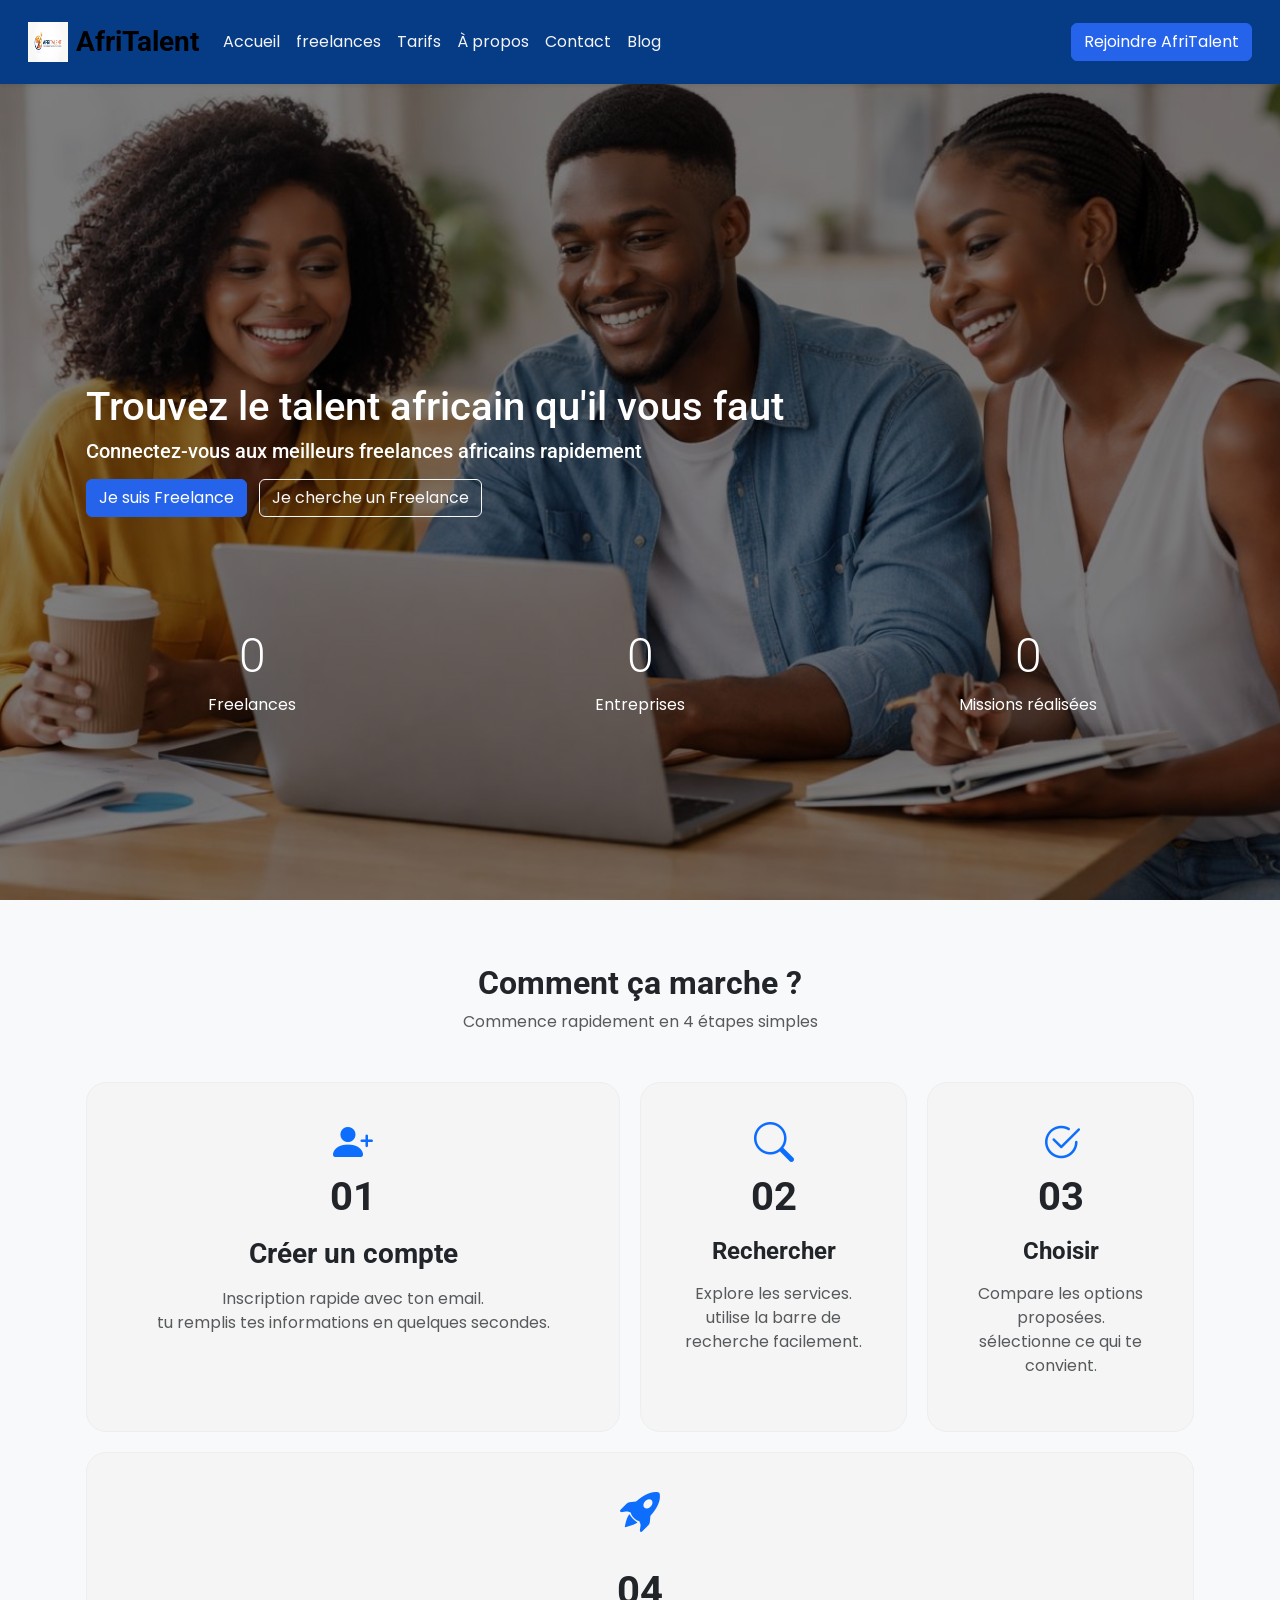
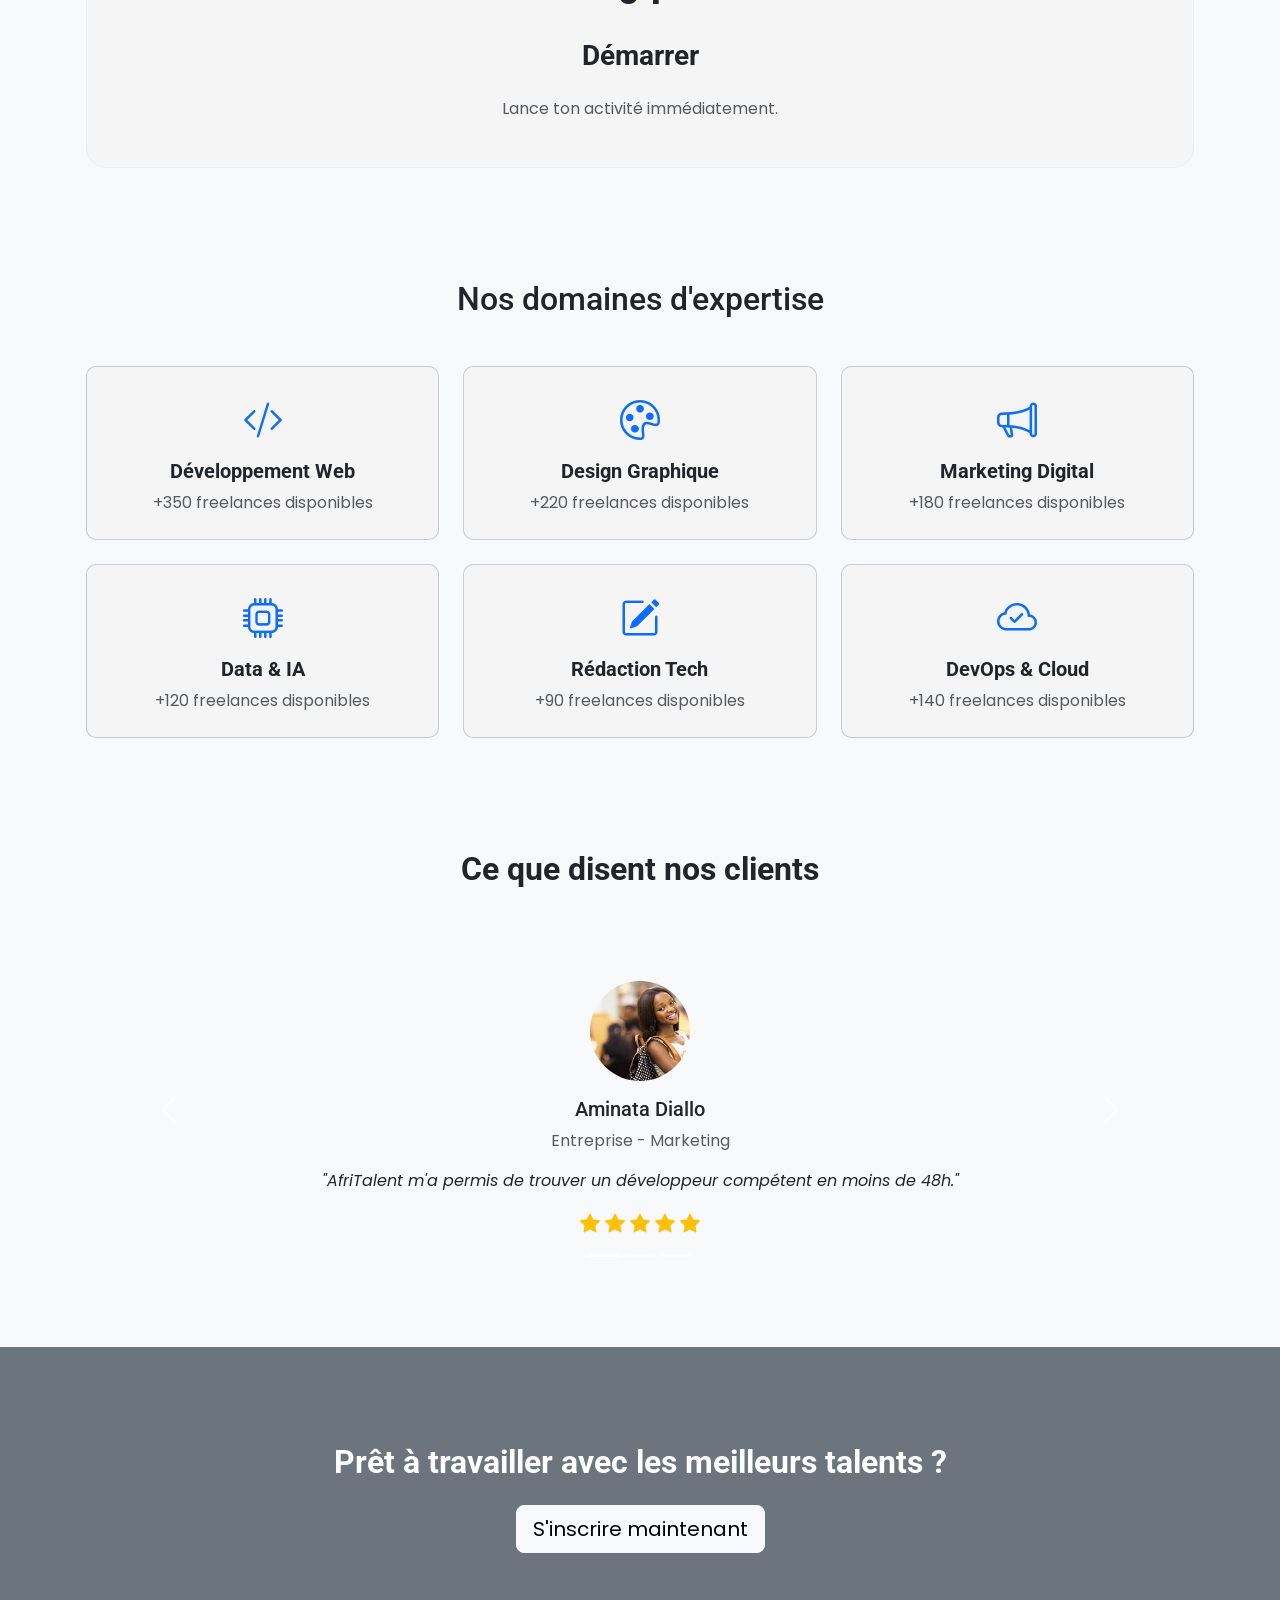
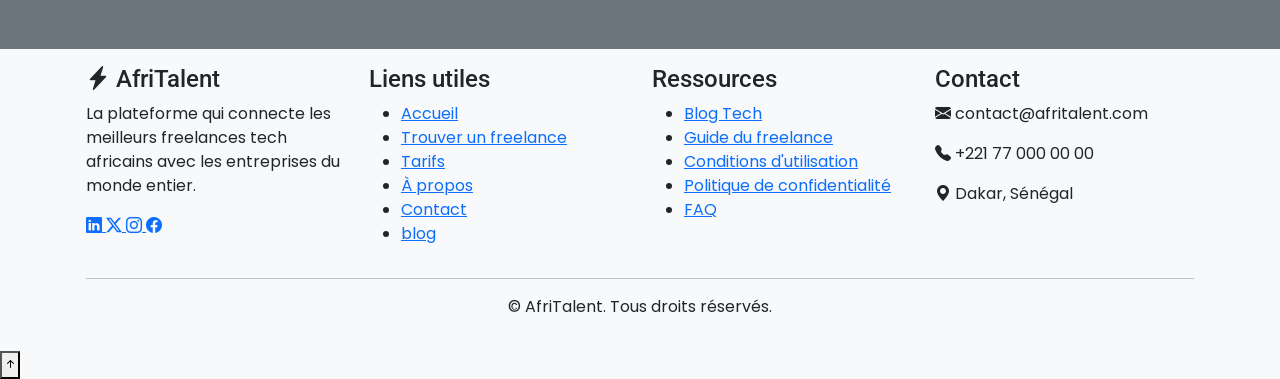
==== commit c33412e9: "COMMIT 4 : CSS - Bento Grid, sections hero et catégories, effets hover" ====
--- a/index.html
+++ b/index.html
@@ -14,7 +14,12 @@
 </head>
 <body>
  <!-- Le contenu de la page sera ajoute ici -->
-<nav class="navbar navbar-expand-lg bg-body-tertiary fixed-top">
+  <div class="position-fixed top-0 end-0 m-2">
+  <button id="darkToggle" class="btn btn-outline-dark">
+    🌙
+  </button>
+</div>
+<nav class="navbar navbar-expand-lg bg-info fixed-top shadow-sm">
   <div class="container-fluid">
 
     <a class="navbar-brand d-flex align-items-center fw-bold fs-3" href="index.html">
@@ -25,7 +30,7 @@
       <span class="navbar-toggler-icon"></span>
     </button>
     <div class="collapse navbar-collapse" id="navbarSupportedContent">
-      <ul class="navbar-nav me-auto mb-2 mb-lg-0">
+      <ul class="navbar-nav me-auto mb-2 mb-lg-0 flex-wrap">
         <li class="nav-item">
           <a class="nav-link active" aria-current="page" href="index.html">Accueil</a>
         </li>
@@ -51,14 +56,11 @@
 
       </ul>
 
-      <form class="d-flex" role="search">
-        <input class="form-control me-2" type="search" placeholder="Search" aria-label="Search"/>
-        <button class="btn btn-outline-success" type="submit">Search</button>
-      </form>
+
       <a href="contact.html" class="btn btn-primary ms-3">
         Rejoindre AfriTalent
       </a>
-
+      
     </div>
   </div>
 </nav>
@@ -71,7 +73,7 @@
        
   <div class="hero-overlay"></div>
 
-  <div class="container h-100 d-flex flex-column justify-content-center text-start position-relative">
+  <div class="container hero-content text-start position-relative">
 
     <!-- TEXTE + BOUTONS -->
     <h1>Trouvez le talent africain qu'il vous faut</h1>
@@ -88,27 +90,22 @@
     <!-- CHIFFRES -->
     <div class="row text-white text-center mt-5">
 
-      <div class="col-md-4">
-
-        <h1 class="display-5">+2500</h1>
-
-        <p>Freelances</p>
-      </div>
-
-      <div class="col-md-4">
-        <h1 class="display-5">+800</h1>
-        <p>Entreprises</p>
-      </div>
-
-      <div class="col-md-4">
-
-        <h1 class="display-5">+12000</h1>
-        <p>Missions réalisées</p>
-      </div>
-
-    </div>
-
-  </div>
+  <div class="col-md-4">
+    <h1 class="display-5 counter" data-target="2500">0</h1>
+    <p>Freelances</p>
+  </div>
+
+  <div class="col-md-4">
+    <h1 class="display-5 counter" data-target="800">0</h1>
+    <p>Entreprises</p>
+  </div>
+
+  <div class="col-md-4">
+    <h1 class="display-5 counter" data-target="1200">0</h1>
+    <p>Missions réalisées</p>
+  </div>
+
+</div>
 
 </section>
 <!--comment ca marche-->
--- a/css/style.css
+++ b/css/style.css
@@ -103,18 +103,20 @@
 }
 
 .bento-card {
-  background: white;
+  background: #f5f5f5;
   border: 1px solid #eee;
   border-radius: 20px;
   padding: 30px;
   text-align: center;
   transition: all 0.3s ease;
-  box-sizing: border-box;
-}
+  box-shadow: 0 0 0 transparent;
+}
+
 
 .bento-card:hover {
-  transform: translateY(-8px);
-  box-shadow: 0 15px 35px rgba(0,0,0,0.12);
+  border: 2px solid #2585F0;
+  box-shadow: 0 0 20px rgba(37, 133, 240, 0.5);
+  background-color: rgba(37, 133, 240, 0.08);
 }
 
 
@@ -148,9 +150,9 @@
   text-align: center;
 }
 
-.service-card:hover {
-  transform: translateY(-8px);
-  box-shadow: 0 10px 25px rgba(0,0,0,0.15);
+ .service-card:hover {
+  border: 2px solid #2585F0;
+  box-shadow: 0 0 15px #2585F0;
 }
 
 
@@ -164,4 +166,63 @@
 .carousel-item img {
   border-radius: 50%;
   object-fit: cover;
+}
+
+
+.card {
+    transition: 0.3s;
+}
+ .card:hover {
+  border: 2px solid #2585F0;
+  box-shadow: 0 0 15px #2585F0;
+  background-color: rgba(37, 133, 240, 0.2);
+}
+/*l'entete*/
+ .hero {
+    height: 100vh;
+    position: relative;
+}
+.hero .row {
+    position: absolute;
+    bottom: -200px;  /* descendre plus bas */
+    left: 0;
+    right: 0;
+}
+
+
+.navbar {
+  background-color: #063b86 !important;
+}
+
+.navbar .nav-link {
+  color: #f3f4f6 !important;
+}
+
+.navbar .nav-link:hover {
+  color: #0dcaf0 !important;
+}
+/*bouton*/
+body .btn-primary {
+  background-color: #2563eb;
+  border: 1px solid #2563eb;
+  color: #ffffff;
+}
+
+body .btn-primary:hover {
+  background-color: #1d4ed8;
+  border-color: #1d4ed8;
+}
+
+/* a propos*/
+
+.value-card {
+  background: #f5f5f5;
+  transition: all 0.3s ease;
+}
+
+.value-card:hover {
+  transform: translateY(-5px);
+  background-color: #7fb6f6;
+  border: 1px solid #7cb8fd !important;
+  box-shadow: 0 0 15px rgba(78, 130, 194, 0.3) !important;
 }
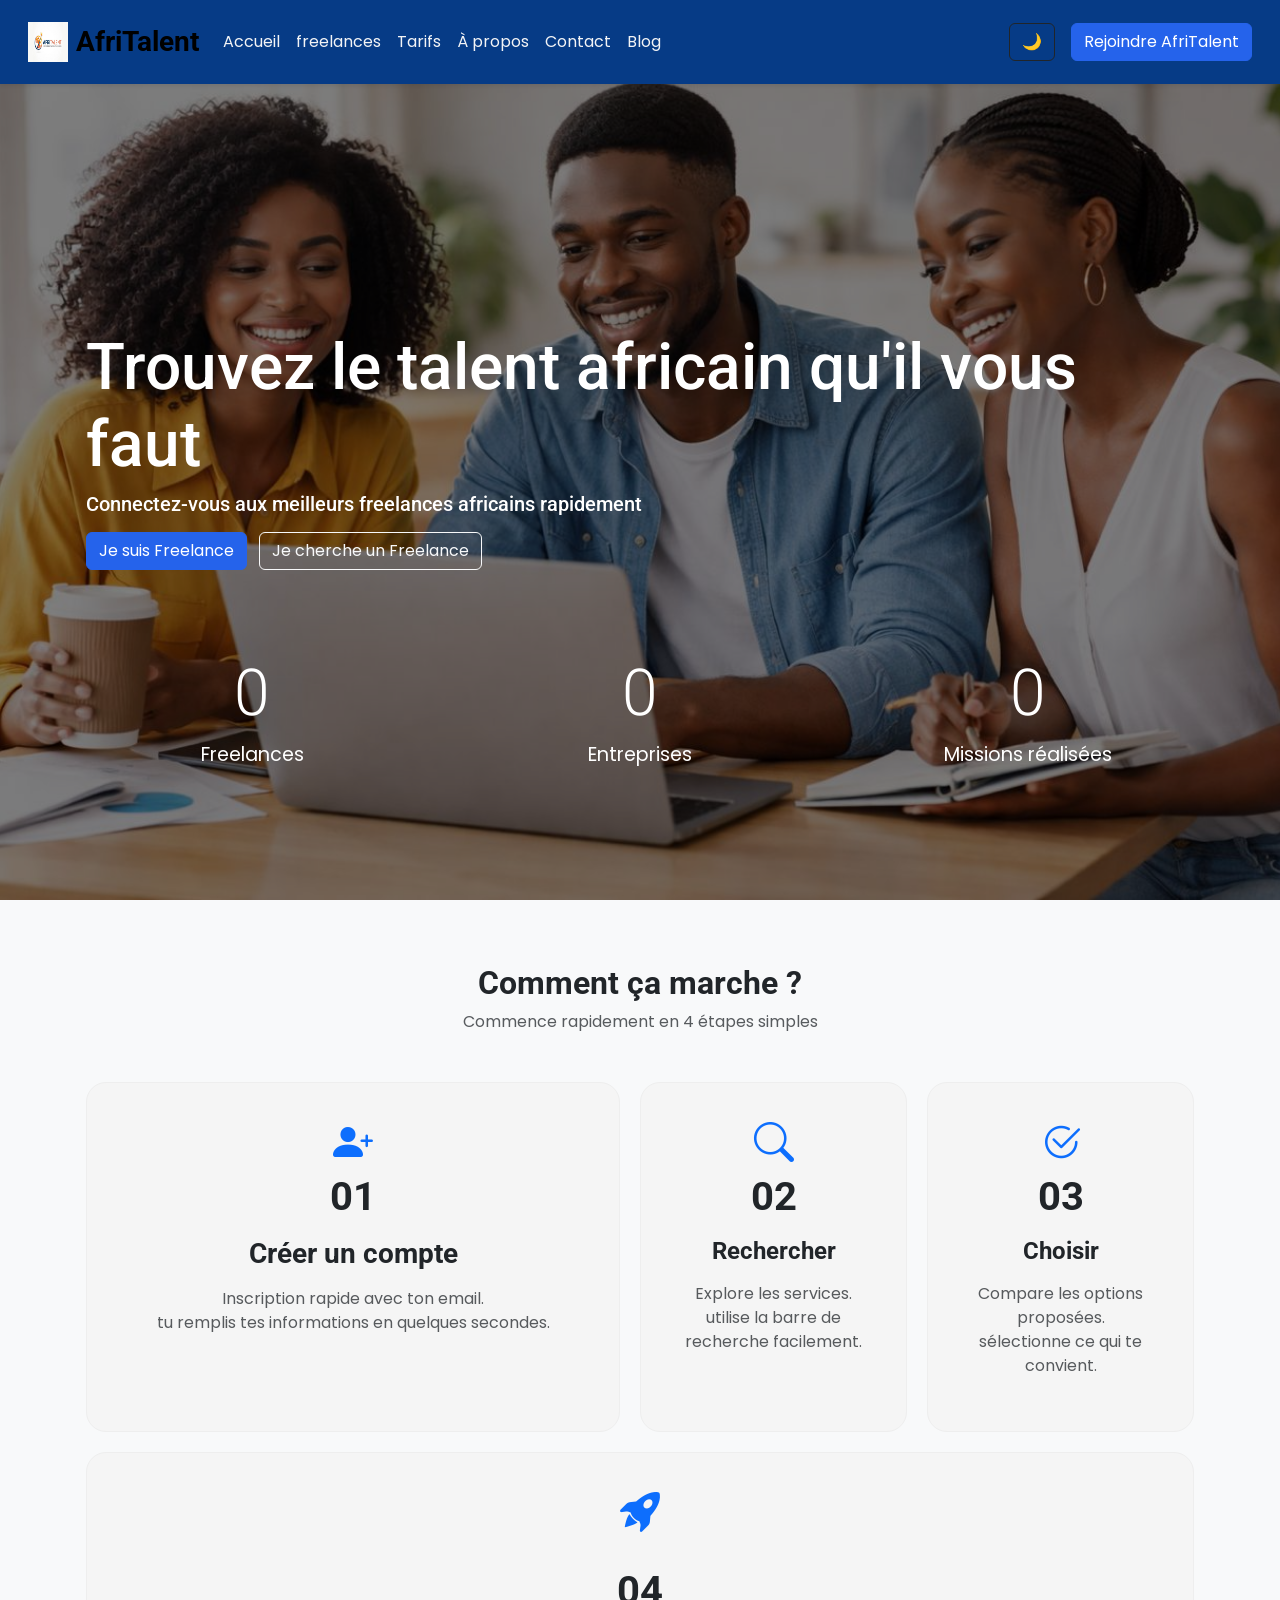
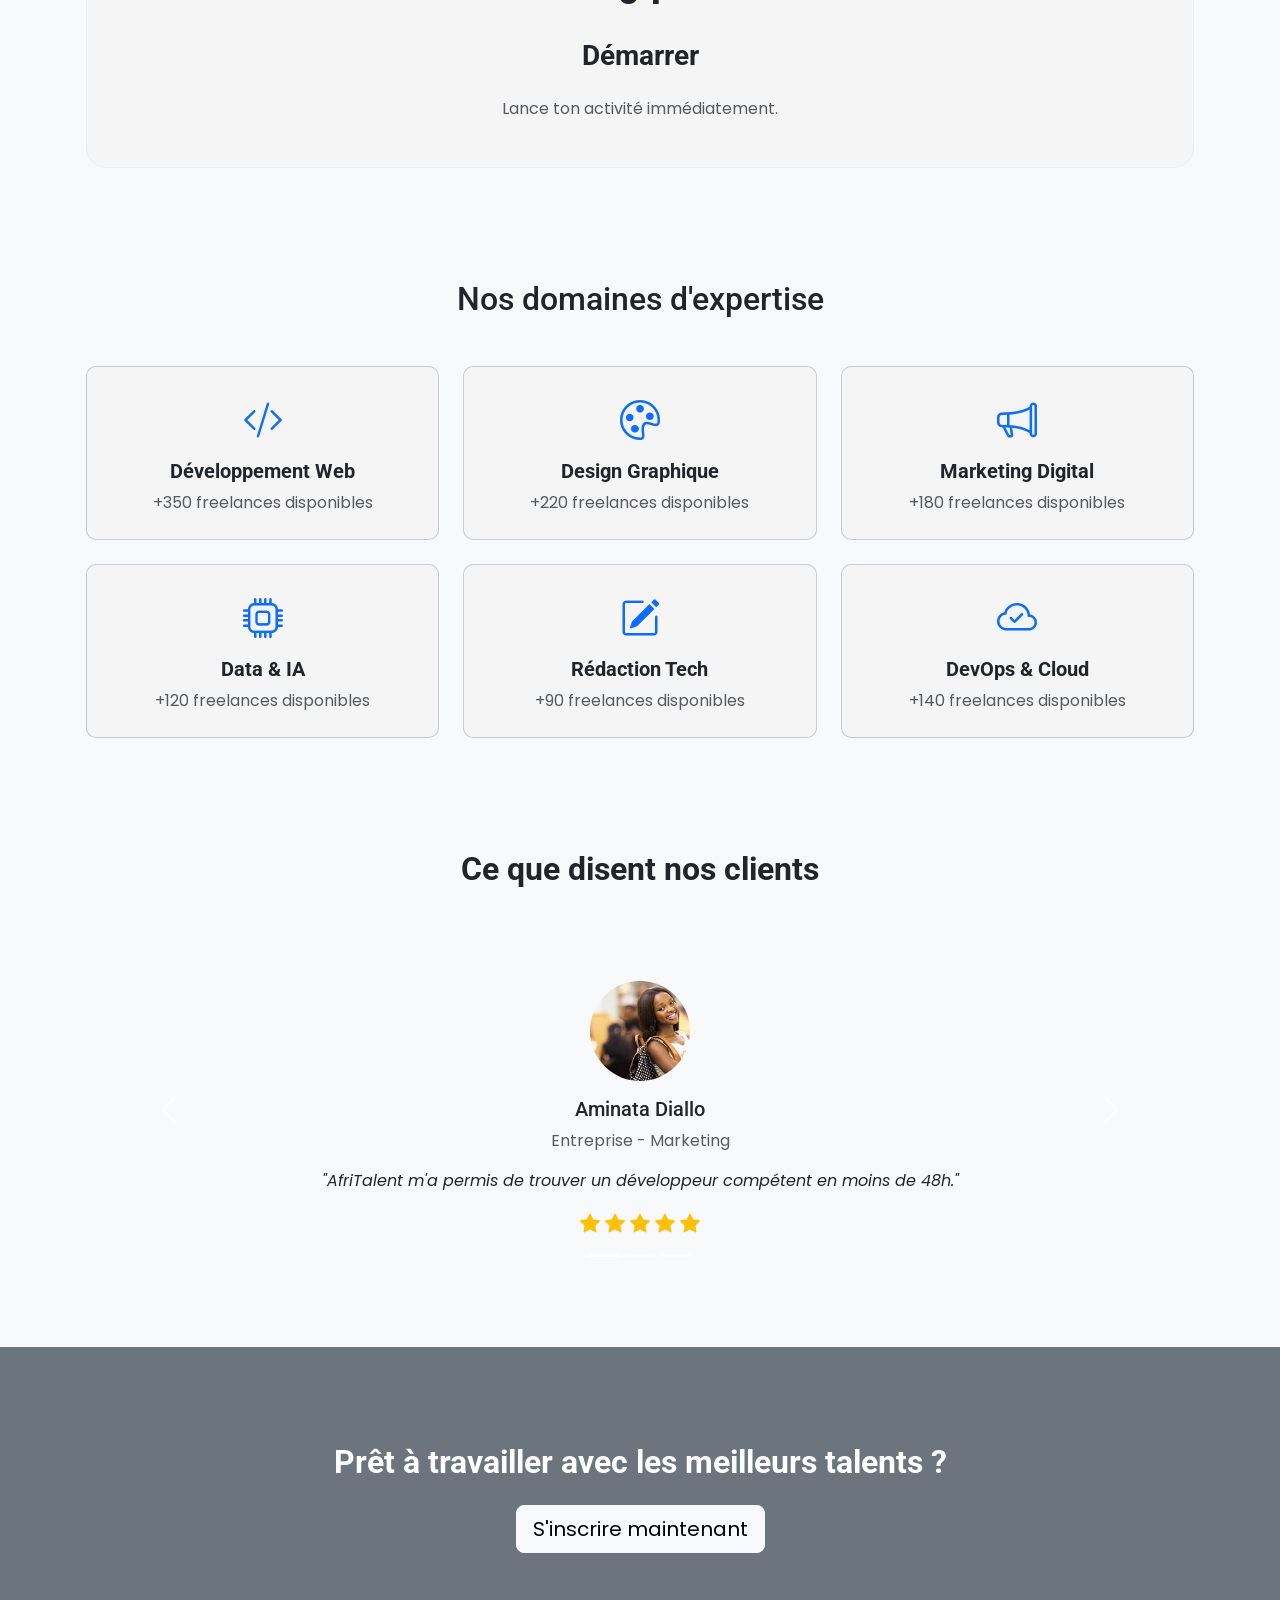
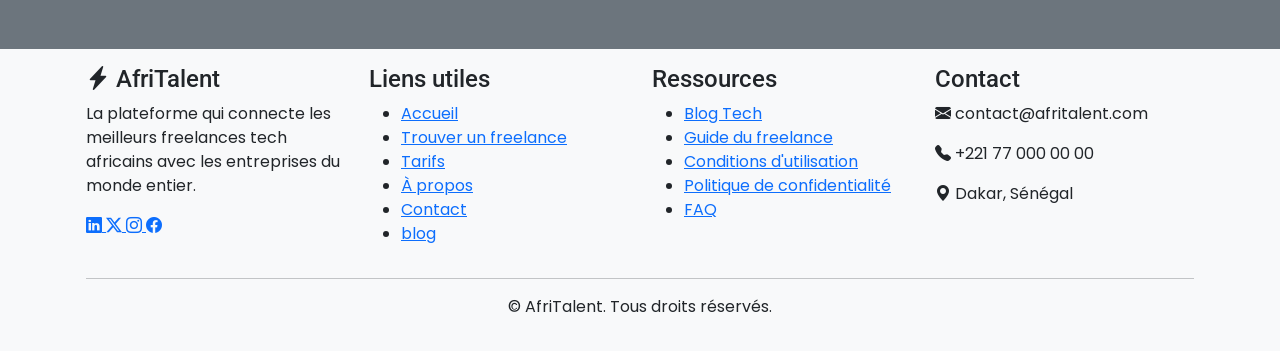
==== commit b927ad00: "COMMIT 6 : JS : dark mode avec localStorage, navbar dynamique au scroll" ====
--- a/index.html
+++ b/index.html
@@ -15,9 +15,6 @@
 <body>
  <!-- Le contenu de la page sera ajoute ici -->
   <div class="position-fixed top-0 end-0 m-2">
-  <button id="darkToggle" class="btn btn-outline-dark">
-    🌙
-  </button>
 </div>
 <nav class="navbar navbar-expand-lg bg-info fixed-top shadow-sm">
   <div class="container-fluid">
@@ -55,6 +52,10 @@
         </li>
 
       </ul>
+
+      <button id="darkToggle" class="btn btn-outline-dark">
+  🌙
+</button>
 
 
       <a href="contact.html" class="btn btn-primary ms-3">
--- a/css/style.css
+++ b/css/style.css
@@ -225,4 +225,112 @@
   background-color: #7fb6f6;
   border: 1px solid #7cb8fd !important;
   box-shadow: 0 0 15px rgba(78, 130, 194, 0.3) !important;
-}+}
+
+/* COMMIT 5  */
+
+/* TABLETTE (768px) */
+@media (max-width: 768px) {
+
+  .navbar-nav {
+    text-align: center;
+  }
+
+  .hero h1 {
+    font-size: 2rem;
+  }
+
+  .hero p {
+    font-size: 1rem;
+  }
+
+  .card img,
+  .service-card img {
+    height: 300px;
+    object-fit: cover;
+  }
+
+  .site-footer {
+    text-align: center;
+  }
+
+  main .container {
+    padding: 0 15px;
+  }
+}
+
+
+/* MOBILE (576px) */
+@media (max-width: 576px) {
+
+  .hero {
+    padding: 3rem 1rem;
+  }
+
+  .hero h1 {
+    font-size: 1.5rem;
+  }
+
+  .hero p {
+    font-size: 0.9rem;
+  }
+
+  .card img,
+  .service-card img {
+    height: 250px;
+    object-fit: cover;
+  }
+
+  .btn {
+    display: block;
+    width: 100%;
+  }
+}
+
+
+/* DESKTOP (1200px+) */
+@media (min-width: 1200px) {
+
+  .hero h1 {
+    font-size: 4rem;
+  }
+
+  .hero p {
+    font-size: 1.2rem;
+  }
+
+  .container {
+    max-width: 1140px;
+    margin: auto;
+  }
+}
+
+/* commit 6
+/* NAVBAR scroll */
+.navbar {
+  transition: 0.3s;
+}
+
+.navbar-scrolled {
+  background: white;
+  box-shadow: 0 2px 10px rgba(0,0,0,0.1);
+}
+
+/* DARK MODE */
+body.dark {
+  background: #121212;
+  color: white;
+}
+.position-fixed {
+  z-index: 9999;
+}
+
+/* bouton retour en haut */
+#backToTop {
+  position: fixed;
+  bottom: 20px;
+  right: 20px;
+  display: none;
+}
+
+
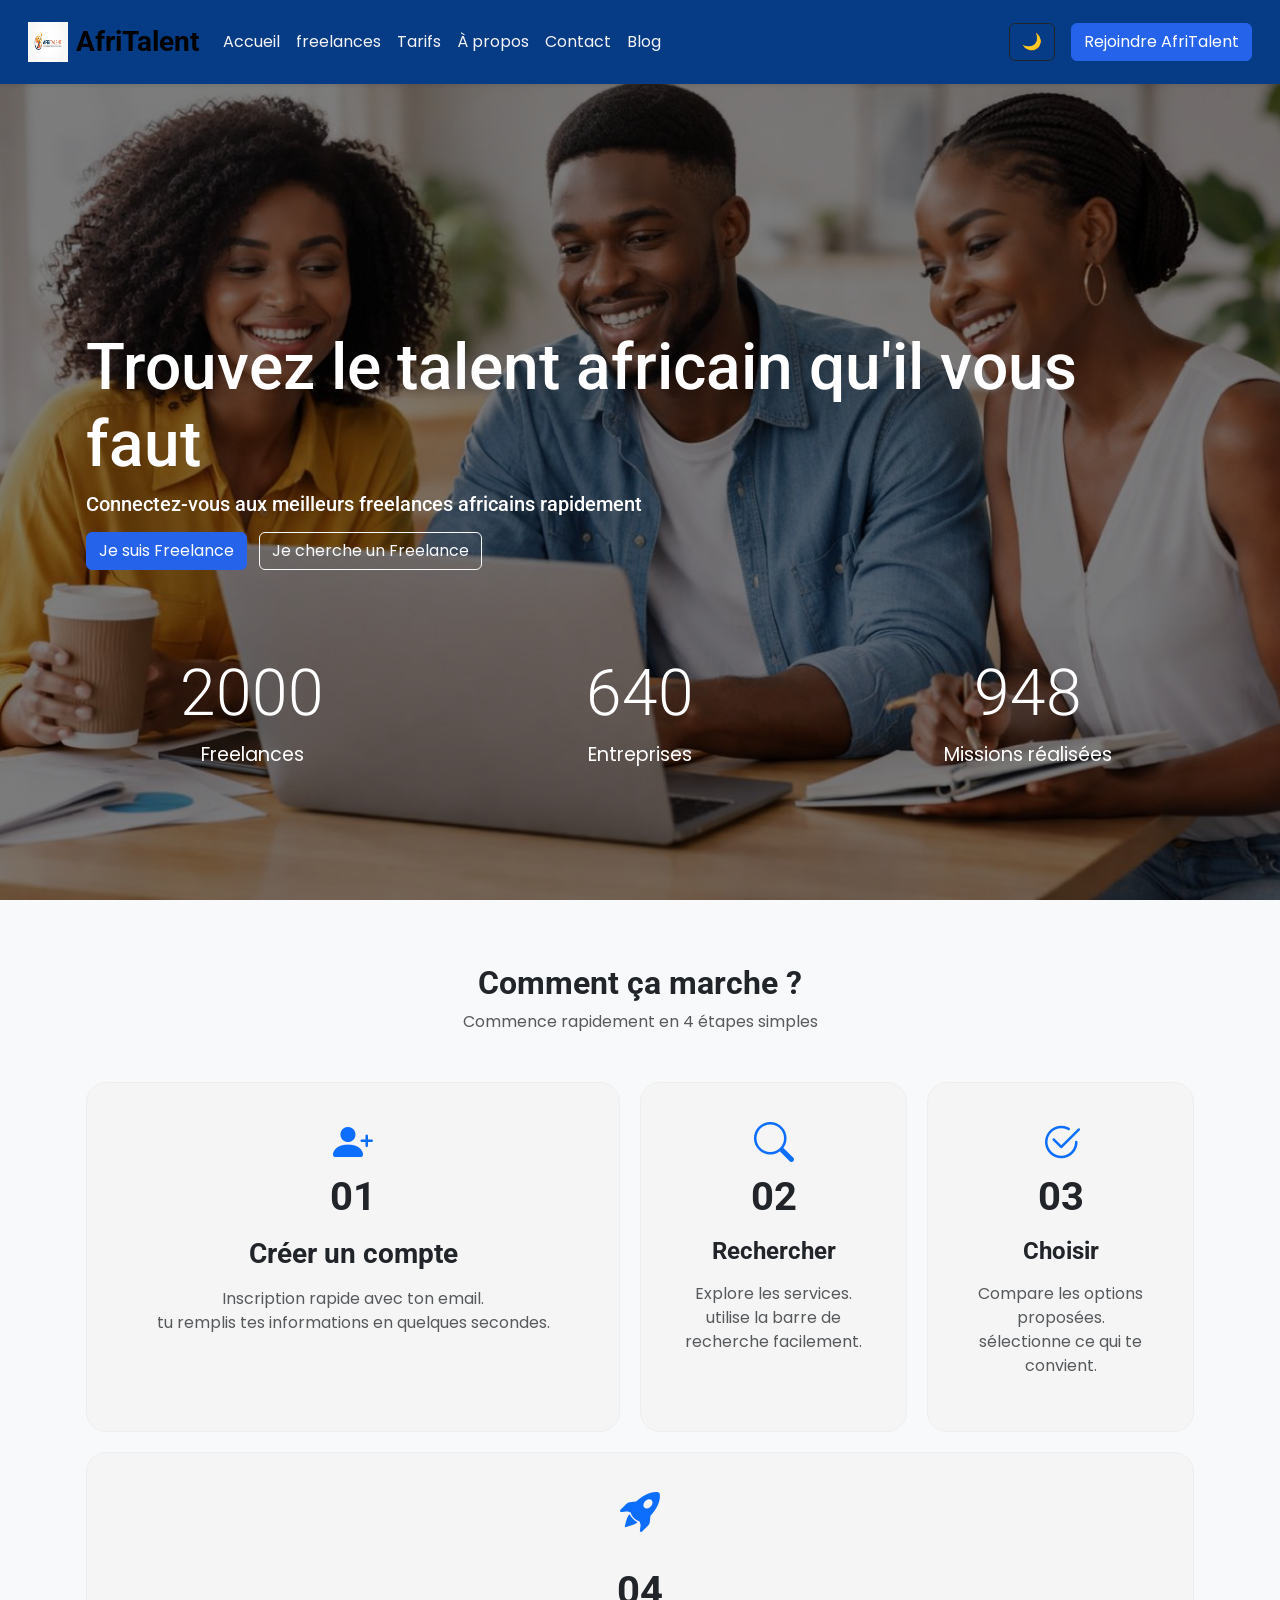
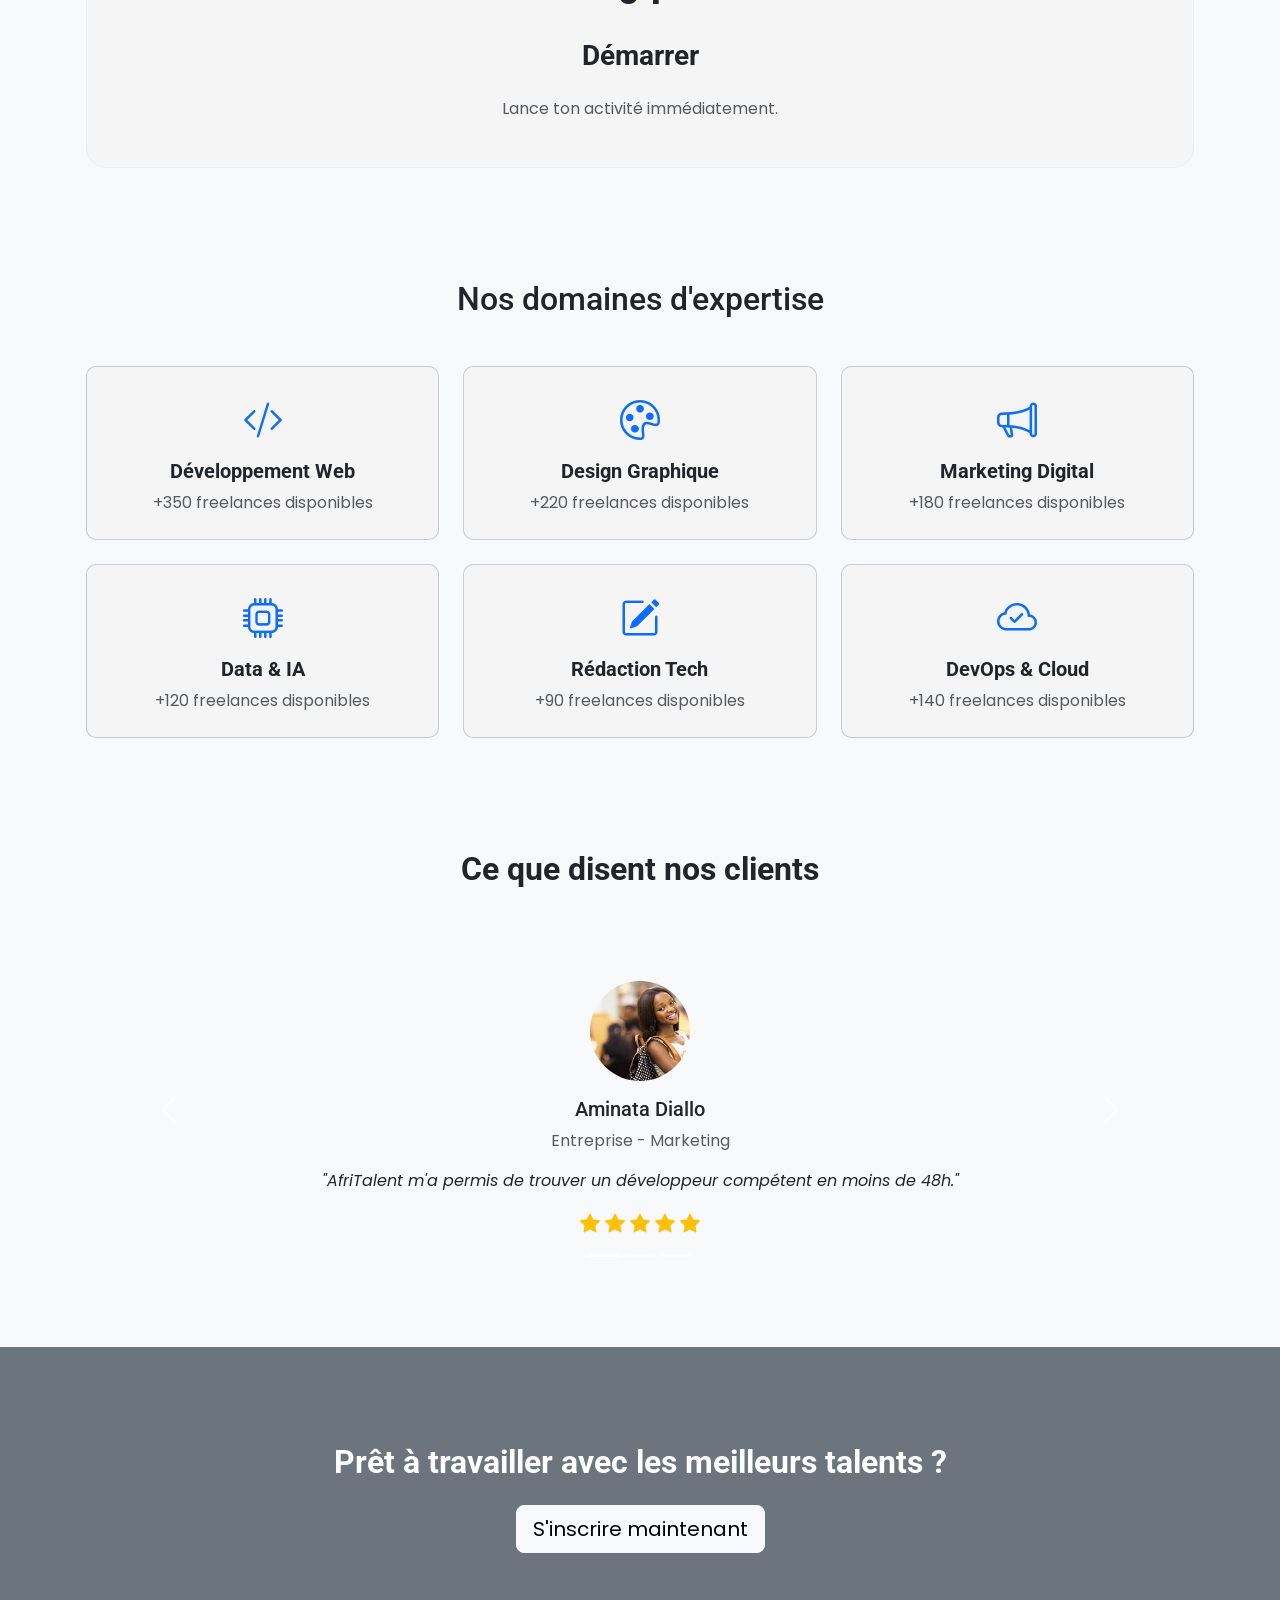
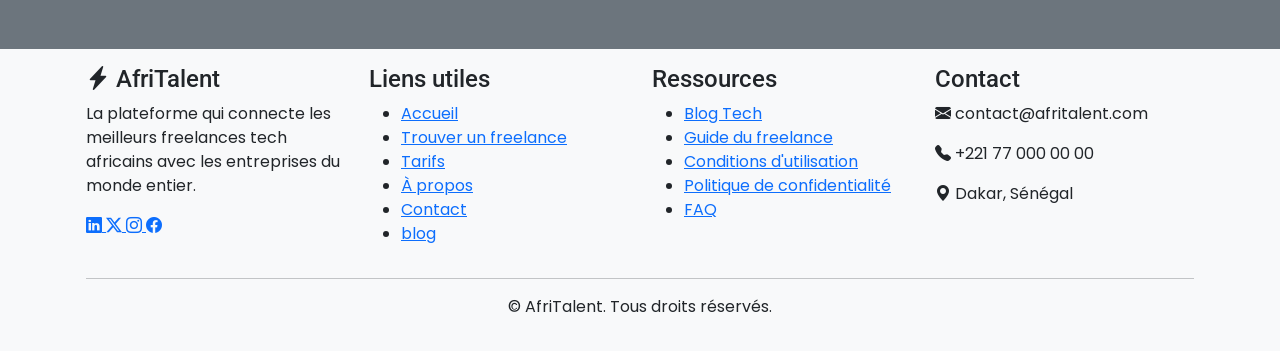
==== commit 17772a4b: "COMMIT 9 : Finalisation - corrections responsive, optimisation du code et commentaires" ====
--- a/index.html
+++ b/index.html
@@ -4,15 +4,19 @@
  <meta charset="UTF-8">
  <meta name="viewport" content="width=device-width, initial-scale=1.0">
  <title>AfriTalent — Accueil</title>
- <!-- Bootstrap 5 via CDN : feuille de style -->
+ <!-- Bootstrap 5  -->
  <link
 href="https://cdn.jsdelivr.net/npm/bootstrap@5.3.0/dist/css/bootstrap.min.css"
 rel="stylesheet">
+
  <!-- Votre feuille de style personnelle -->
  <link rel="stylesheet" href="css/style.css">
+ 
+ <!-- Bootstrap icons -->
  <link rel="stylesheet" href="https://cdn.jsdelivr.net/npm/bootstrap-icons@1.11.3/font/bootstrap-icons.min.css">
 </head>
 <body>
+
  <!-- Le contenu de la page sera ajoute ici -->
   <div class="position-fixed top-0 end-0 m-2">
 </div>
@@ -76,7 +80,7 @@
 
   <div class="container hero-content text-start position-relative">
 
-    <!-- TEXTE + BOUTONS -->
+    <!-- BOUTONS -->
     <h1>Trouvez le talent africain qu'il vous faut</h1>
 
     <h2 class="fs-5">
@@ -109,6 +113,7 @@
 </div>
 
 </section>
+
 <!--comment ca marche-->
 <section class="how-section py-5">
 
@@ -218,7 +223,7 @@
 
 </section>
 
- <!-- Section Services -->
+ <!-- Services -->
  <section id="services">
   <div class="container py-5">
 
@@ -392,6 +397,7 @@
 
   </div>
 </section>
+
 <!-- CTA -->
 <section class="py-5 text-white text-center bg-secondary">
   <div class="container py-5">
@@ -401,6 +407,7 @@
     </a>
   </div>
 </section>
+
  <!-- footer -->
   <footer class="site-footer" role="contentinfo">
     <div class="container">
--- a/css/style.css
+++ b/css/style.css
@@ -227,6 +227,15 @@
   box-shadow: 0 0 15px rgba(78, 130, 194, 0.3) !important;
 }
 
+.card {
+  transition: transform 0.3s ease, box-shadow 0.3s ease;
+}
+
+.card:hover {
+  transform: translateY(-8px);
+  box-shadow: 0 10px 25px rgba(0,0,0,0.2);
+}
+
 /* COMMIT 5  */
 
 /* TABLETTE (768px) */
@@ -333,4 +342,9 @@
   display: none;
 }
 
-
+/* commit 8 */
+.hide {
+  display: none !important;
+}
+
+
